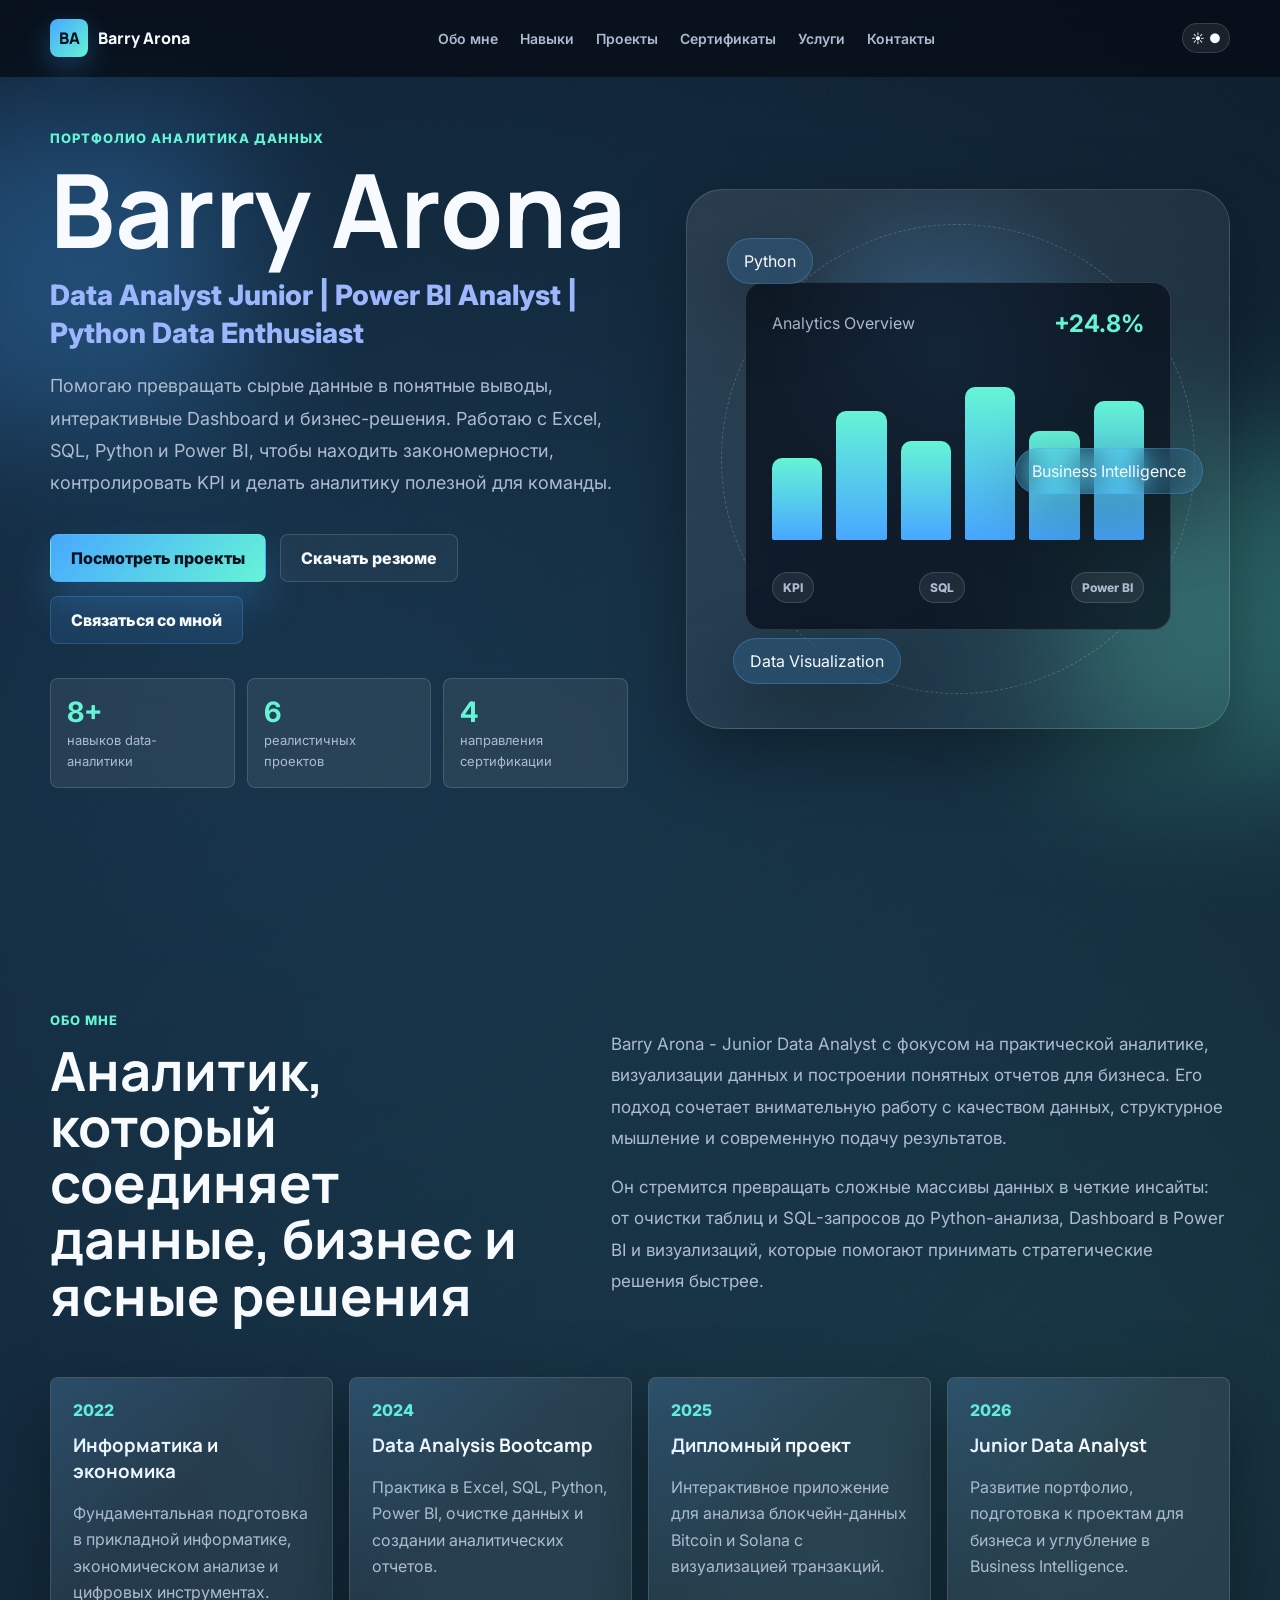
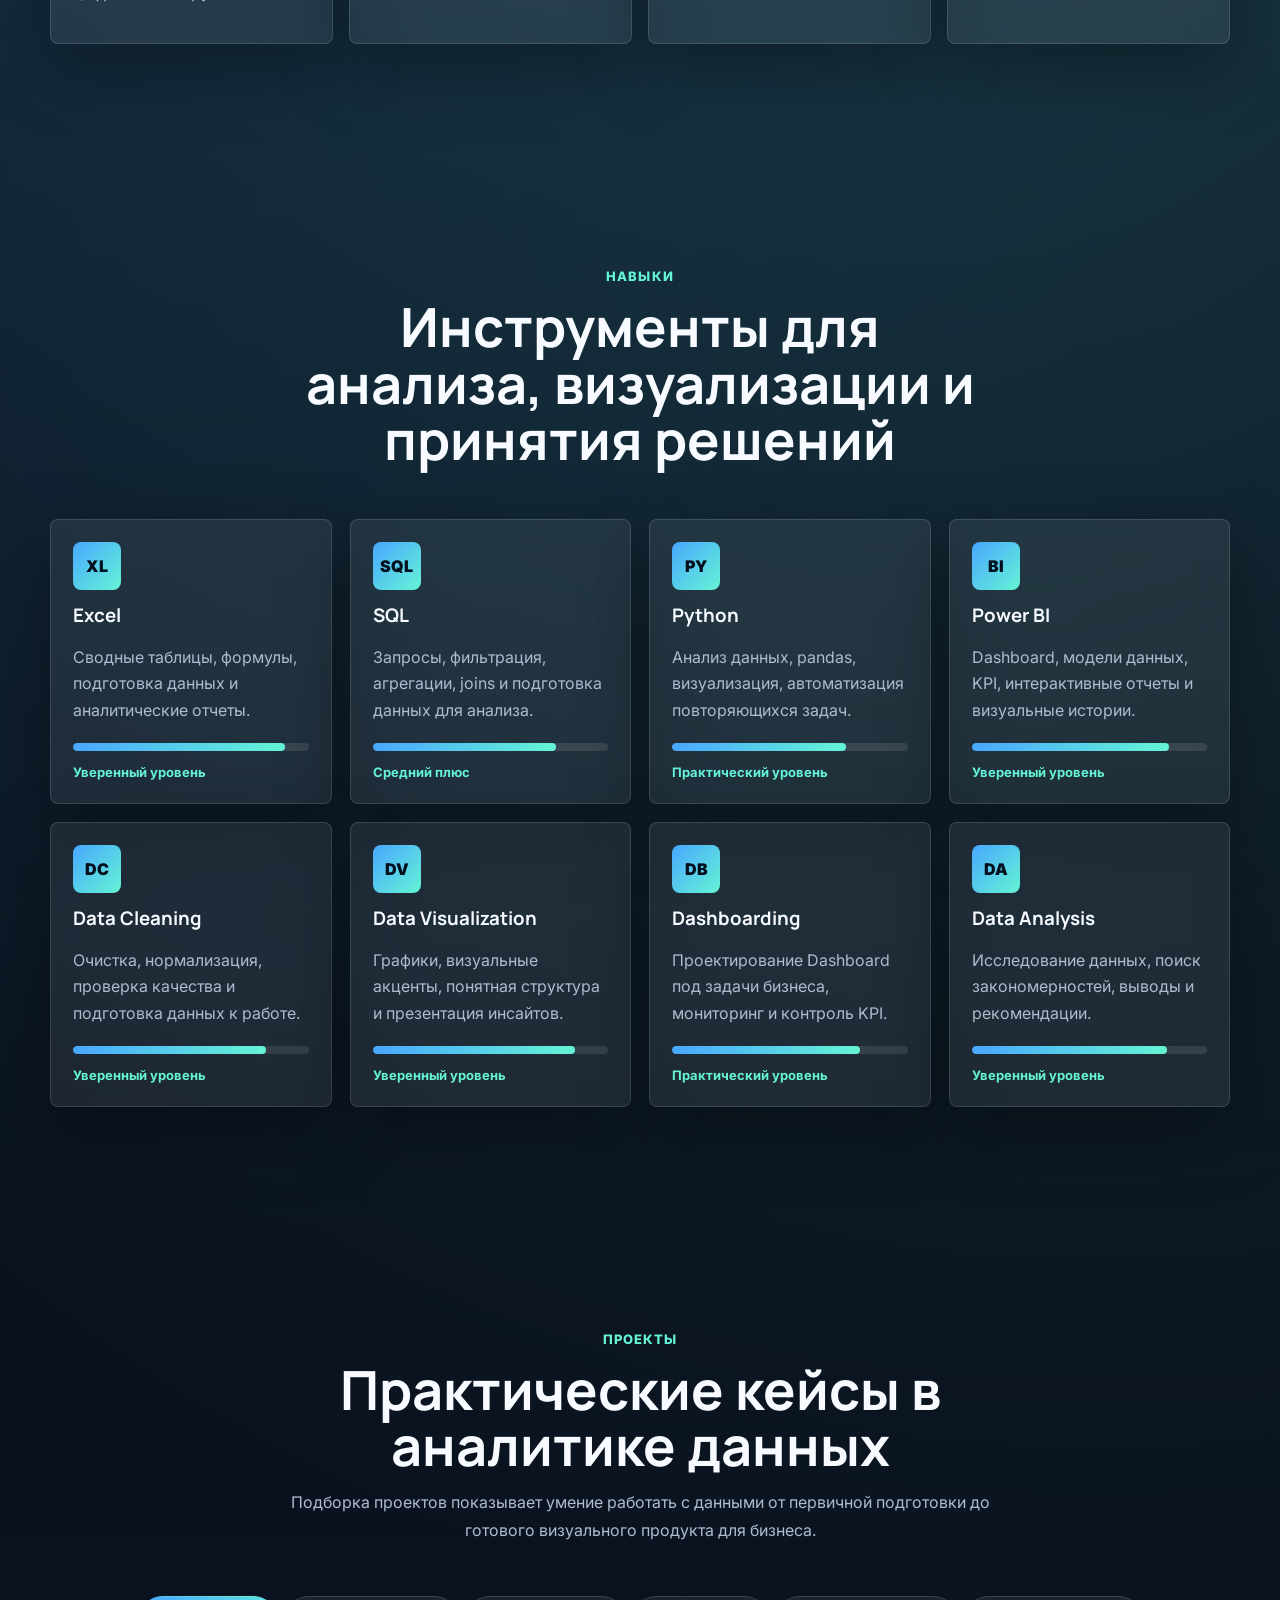
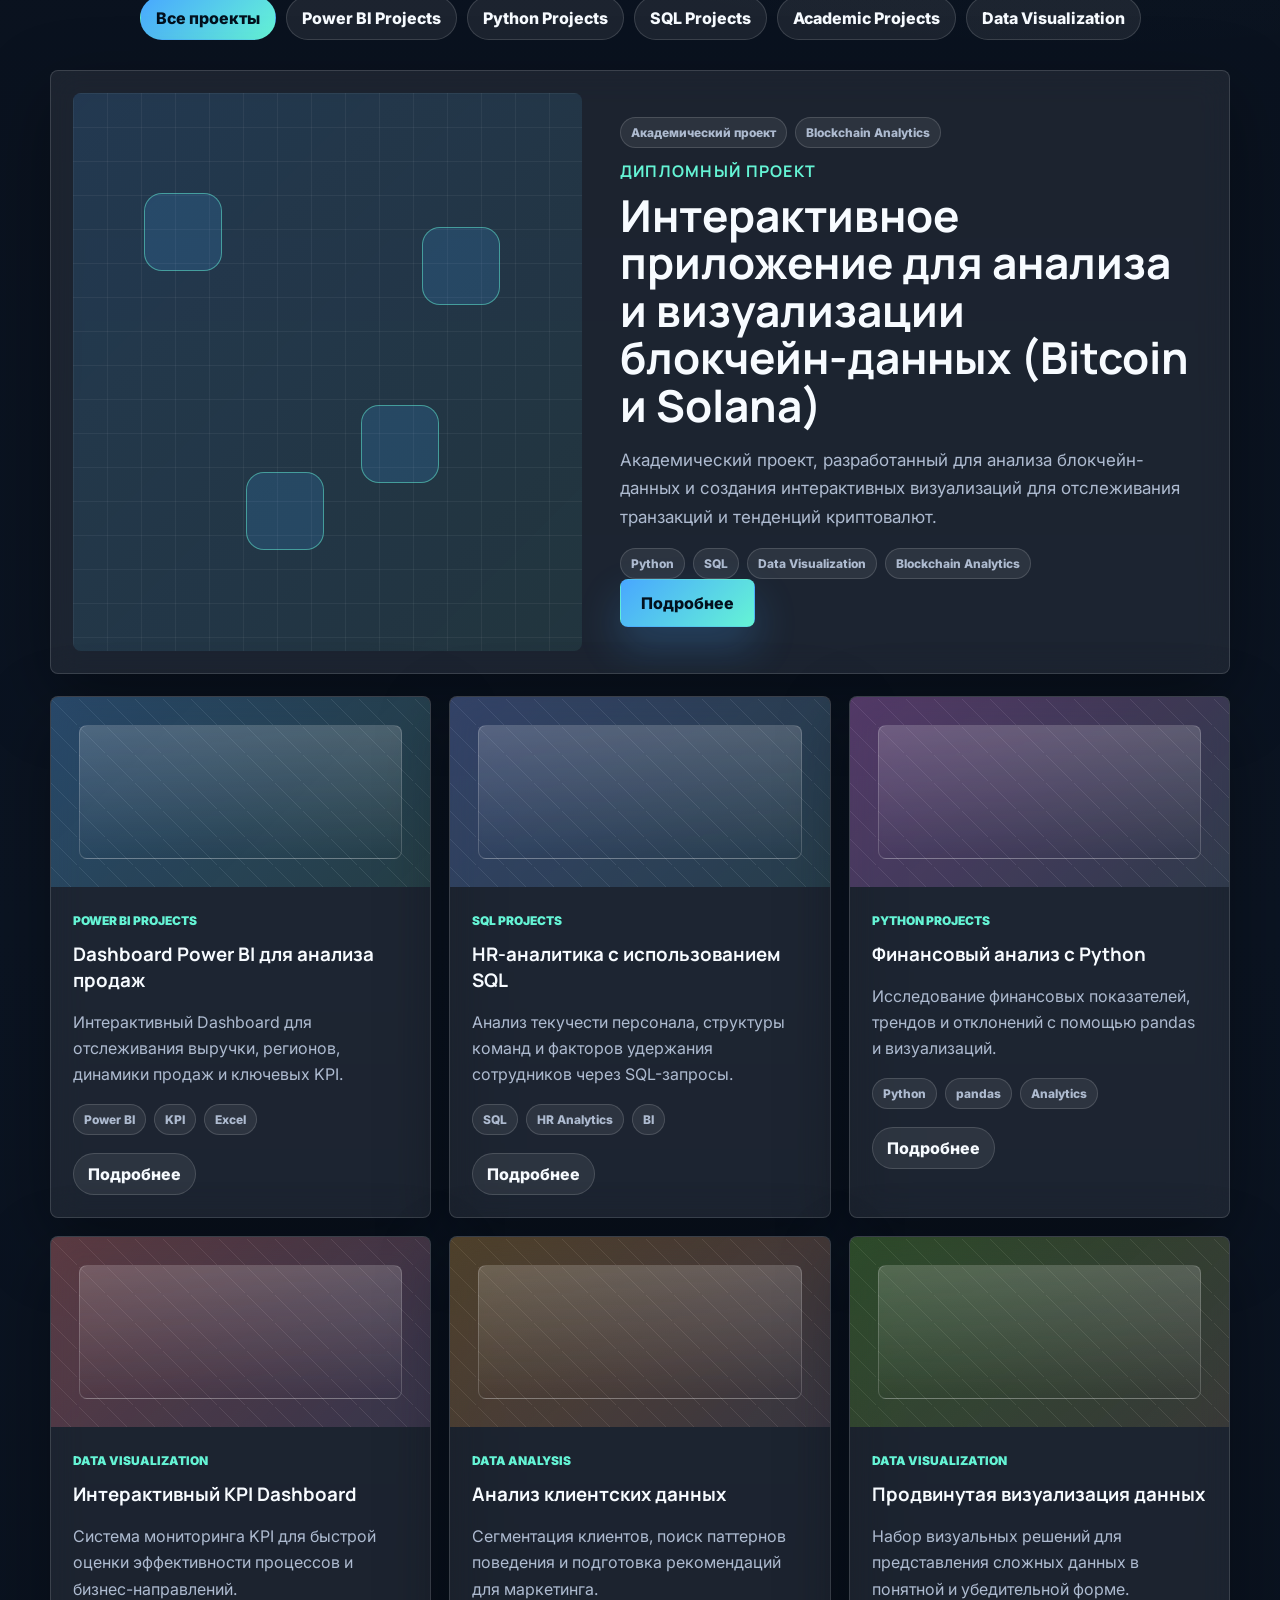
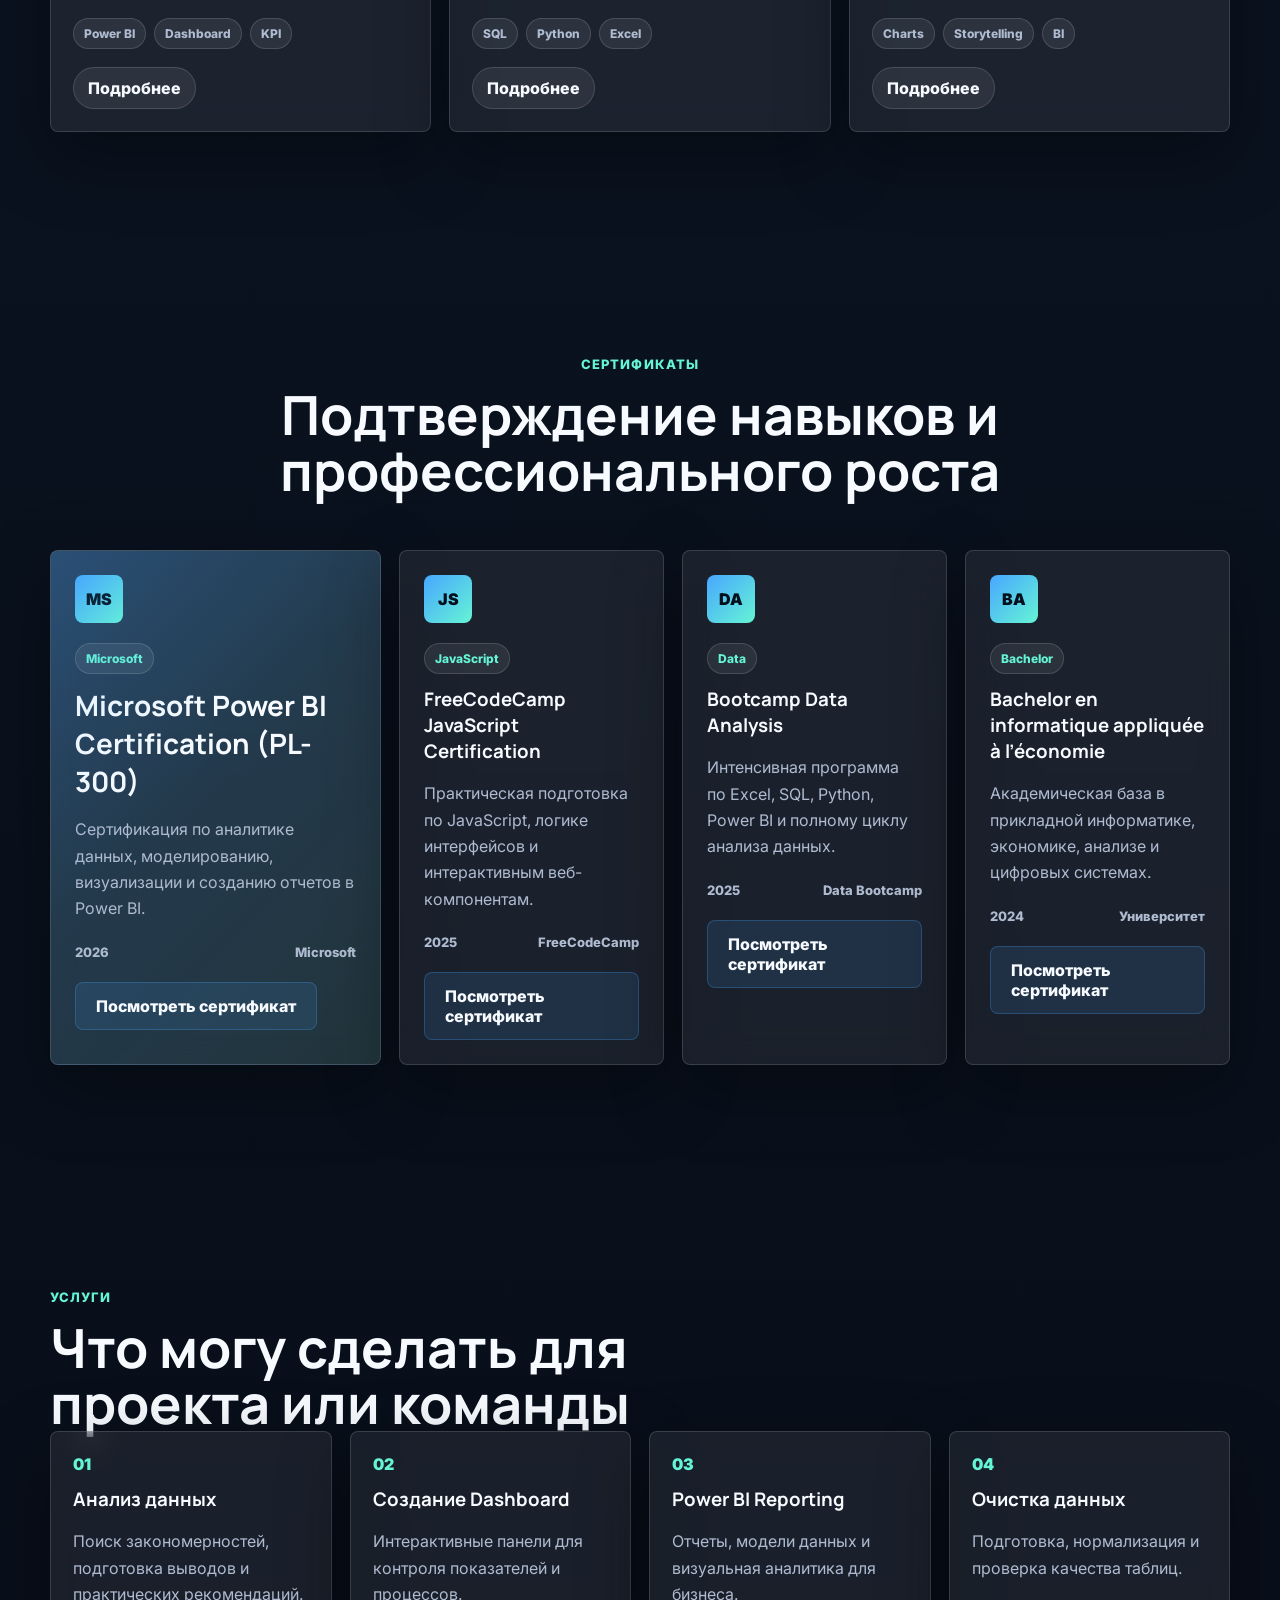
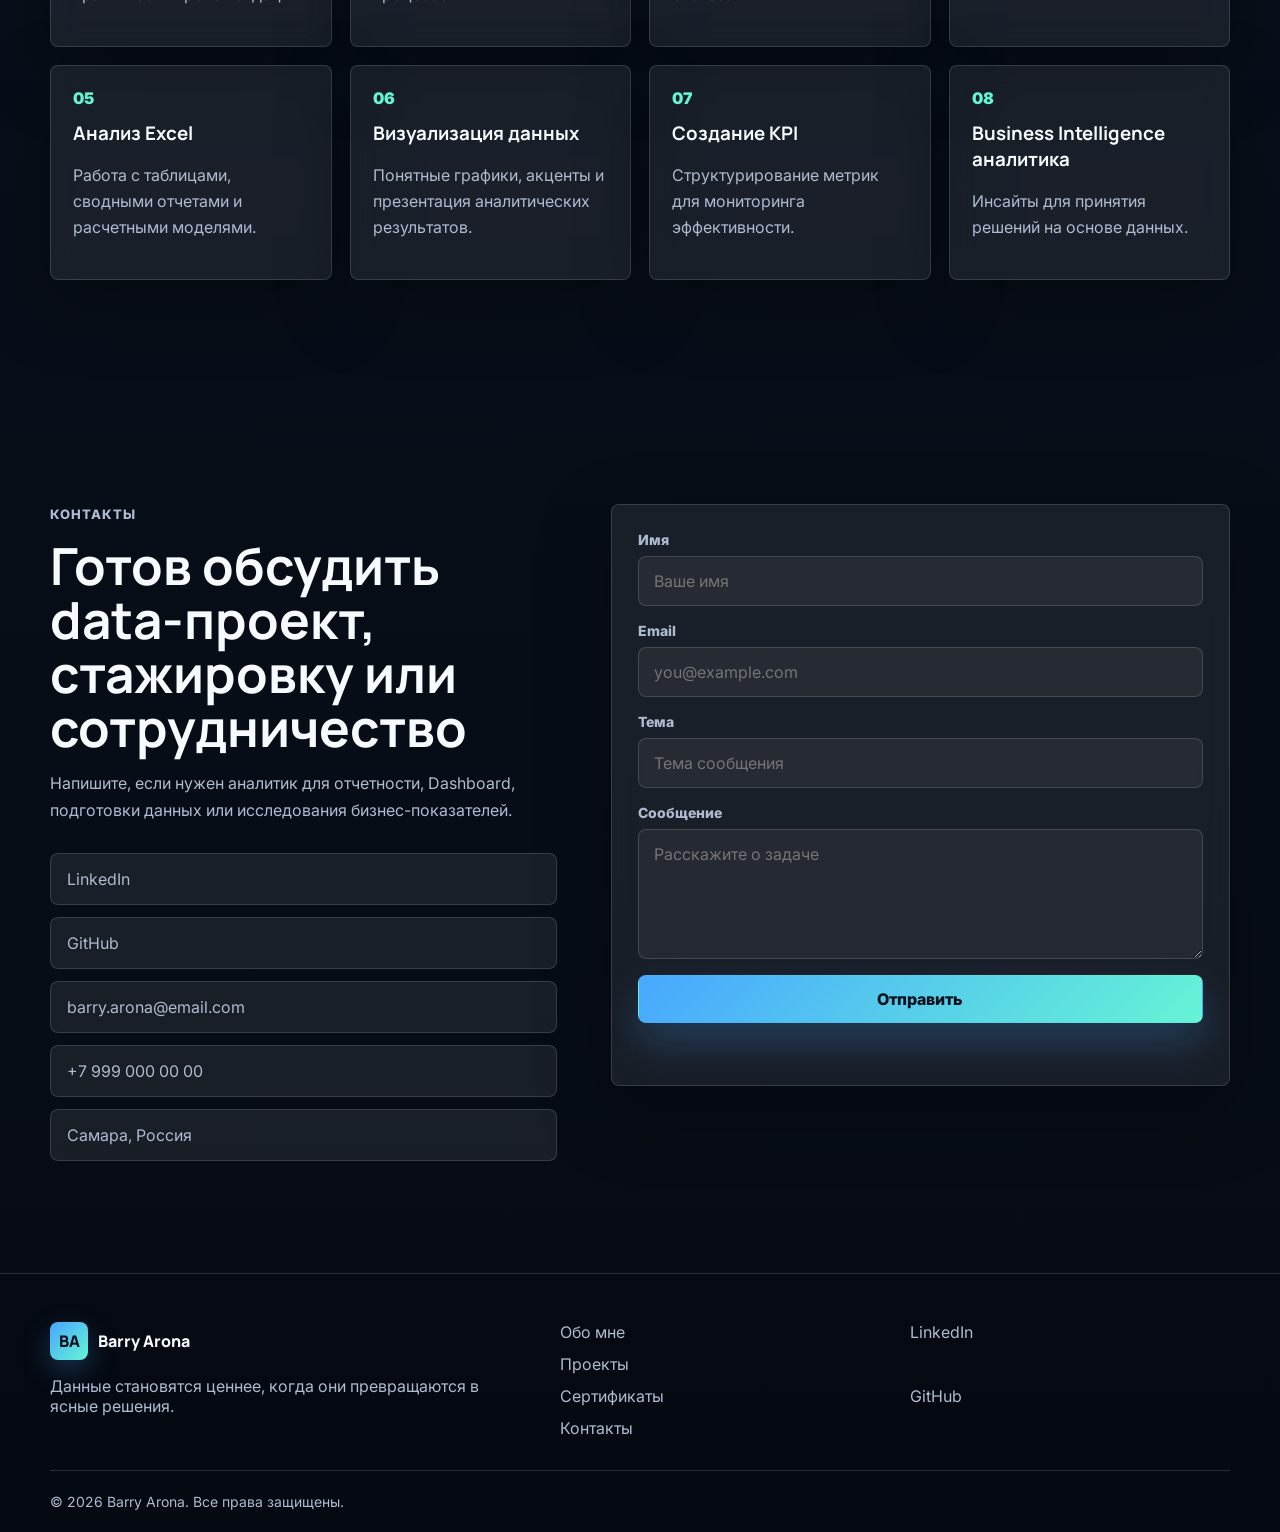
==== index.html @ 8ceef99d "Add files via upload" ====
<!DOCTYPE html>
<html lang="ru">
<head>
  <meta charset="UTF-8">
  <meta name="viewport" content="width=device-width, initial-scale=1.0">
  <meta name="description" content="Портфолио Barry Arona, Junior Data Analyst: Power BI, SQL, Python, Excel, Business Intelligence и визуализация данных.">
  <title>Barry Arona | Data Analyst Portfolio</title>
  <link rel="preconnect" href="https://fonts.googleapis.com">
  <link rel="preconnect" href="https://fonts.gstatic.com" crossorigin>
  <link href="https://fonts.googleapis.com/css2?family=Inter:wght@400;500;600;700;800&family=Manrope:wght@500;600;700;800&display=swap" rel="stylesheet">
  <link rel="stylesheet" href="style.css">
</head>
<body>
  <div class="loader" aria-label="Загрузка страницы">
    <div class="loader__mark">
      <span></span><span></span><span></span>
    </div>
    <p>Загрузка данных...</p>
  </div>

  <header class="site-header" id="header">
    <nav class="nav" aria-label="Главная навигация">
      <a href="#hero" class="brand" aria-label="Barry Arona">
        <span class="brand__icon">BA</span>
        <span>Barry Arona</span>
      </a>

      <button class="nav-toggle" id="navToggle" aria-label="Открыть меню" aria-expanded="false">
        <span></span><span></span><span></span>
      </button>

      <div class="nav-panel" id="navPanel">
        <a href="#about">Обо мне</a>
        <a href="#skills">Навыки</a>
        <a href="#projects">Проекты</a>
        <a href="#certifications">Сертификаты</a>
        <a href="#services">Услуги</a>
        <a href="#contact">Контакты</a>
      </div>

      <button class="theme-toggle" id="themeToggle" aria-label="Переключить тему">
        <span class="theme-toggle__sun">☀</span>
        <span class="theme-toggle__moon">●</span>
      </button>
    </nav>
  </header>

  <main>
    <section class="hero section" id="hero">
      <div class="hero__glow hero__glow--one"></div>
      <div class="hero__glow hero__glow--two"></div>
      <div class="container hero__grid">
        <div class="hero__content reveal">
          <p class="eyebrow">Портфолио аналитика данных</p>
          <h1>Barry Arona</h1>
          <h2>Data Analyst Junior | Power BI Analyst | Python Data Enthusiast</h2>
          <p class="hero__text">
            Помогаю превращать сырые данные в понятные выводы, интерактивные Dashboard и бизнес-решения. Работаю с Excel, SQL, Python и Power BI, чтобы находить закономерности, контролировать KPI и делать аналитику полезной для команды.
          </p>
          <div class="hero__actions">
            <a href="#projects" class="btn btn--primary">Посмотреть проекты</a>
            <a href="#" class="btn btn--ghost" download>Скачать резюме</a>
            <a href="#contact" class="btn btn--soft">Связаться со мной</a>
          </div>
          <div class="hero__stats" aria-label="Ключевые показатели">
            <div><strong>8+</strong><span>навыков data-аналитики</span></div>
            <div><strong>6</strong><span>реалистичных проектов</span></div>
            <div><strong>4</strong><span>направления сертификации</span></div>
          </div>
        </div>

        <div class="hero__visual reveal" data-delay="150">
          <div class="data-orbit" aria-hidden="true">
            <div class="data-card data-card--main">
              <div class="chart-header">
                <span>Analytics Overview</span>
                <strong>+24.8%</strong>
              </div>
              <div class="bar-chart">
                <span style="--h:48%"></span>
                <span style="--h:76%"></span>
                <span style="--h:58%"></span>
                <span style="--h:90%"></span>
                <span style="--h:64%"></span>
                <span style="--h:82%"></span>
              </div>
              <div class="kpi-row">
                <span>KPI</span>
                <span>SQL</span>
                <span>Power BI</span>
              </div>
            </div>
            <div class="floating-chip chip-one">Python</div>
            <div class="floating-chip chip-two">Business Intelligence</div>
            <div class="floating-chip chip-three">Data Visualization</div>
          </div>
        </div>
      </div>
    </section>

    <section class="section about" id="about">
      <div class="container about__grid">
        <div class="section-heading reveal">
          <p class="eyebrow">Обо мне</p>
          <h2>Аналитик, который соединяет данные, бизнес и ясные решения</h2>
        </div>
        <div class="about__copy reveal" data-delay="120">
          <p>
            Barry Arona - Junior Data Analyst с фокусом на практической аналитике, визуализации данных и построении понятных отчетов для бизнеса. Его подход сочетает внимательную работу с качеством данных, структурное мышление и современную подачу результатов.
          </p>
          <p>
            Он стремится превращать сложные массивы данных в четкие инсайты: от очистки таблиц и SQL-запросов до Python-анализа, Dashboard в Power BI и визуализаций, которые помогают принимать стратегические решения быстрее.
          </p>
        </div>
      </div>

      <div class="container timeline reveal">
        <article class="timeline__item">
          <span>2022</span>
          <h3>Информатика и экономика</h3>
          <p>Фундаментальная подготовка в прикладной информатике, экономическом анализе и цифровых инструментах.</p>
        </article>
        <article class="timeline__item">
          <span>2024</span>
          <h3>Data Analysis Bootcamp</h3>
          <p>Практика в Excel, SQL, Python, Power BI, очистке данных и создании аналитических отчетов.</p>
        </article>
        <article class="timeline__item">
          <span>2025</span>
          <h3>Дипломный проект</h3>
          <p>Интерактивное приложение для анализа блокчейн-данных Bitcoin и Solana с визуализацией транзакций.</p>
        </article>
        <article class="timeline__item">
          <span>2026</span>
          <h3>Junior Data Analyst</h3>
          <p>Развитие портфолио, подготовка к проектам для бизнеса и углубление в Business Intelligence.</p>
        </article>
      </div>
    </section>

    <section class="section skills" id="skills">
      <div class="container">
        <div class="section-heading section-heading--center reveal">
          <p class="eyebrow">Навыки</p>
          <h2>Инструменты для анализа, визуализации и принятия решений</h2>
        </div>
        <div class="skills__grid">
          <article class="skill-card reveal" data-level="90">
            <div class="skill-card__icon">XL</div><h3>Excel</h3>
            <p>Сводные таблицы, формулы, подготовка данных и аналитические отчеты.</p>
            <div class="progress"><span></span></div><strong>Уверенный уровень</strong>
          </article>
          <article class="skill-card reveal" data-level="78">
            <div class="skill-card__icon">SQL</div><h3>SQL</h3>
            <p>Запросы, фильтрация, агрегации, joins и подготовка данных для анализа.</p>
            <div class="progress"><span></span></div><strong>Средний плюс</strong>
          </article>
          <article class="skill-card reveal" data-level="74">
            <div class="skill-card__icon">PY</div><h3>Python</h3>
            <p>Анализ данных, pandas, визуализация, автоматизация повторяющихся задач.</p>
            <div class="progress"><span></span></div><strong>Практический уровень</strong>
          </article>
          <article class="skill-card reveal" data-level="84">
            <div class="skill-card__icon">BI</div><h3>Power BI</h3>
            <p>Dashboard, модели данных, KPI, интерактивные отчеты и визуальные истории.</p>
            <div class="progress"><span></span></div><strong>Уверенный уровень</strong>
          </article>
          <article class="skill-card reveal" data-level="82">
            <div class="skill-card__icon">DC</div><h3>Data Cleaning</h3>
            <p>Очистка, нормализация, проверка качества и подготовка данных к работе.</p>
            <div class="progress"><span></span></div><strong>Уверенный уровень</strong>
          </article>
          <article class="skill-card reveal" data-level="86">
            <div class="skill-card__icon">DV</div><h3>Data Visualization</h3>
            <p>Графики, визуальные акценты, понятная структура и презентация инсайтов.</p>
            <div class="progress"><span></span></div><strong>Уверенный уровень</strong>
          </article>
          <article class="skill-card reveal" data-level="80">
            <div class="skill-card__icon">DB</div><h3>Dashboarding</h3>
            <p>Проектирование Dashboard под задачи бизнеса, мониторинг и контроль KPI.</p>
            <div class="progress"><span></span></div><strong>Практический уровень</strong>
          </article>
          <article class="skill-card reveal" data-level="83">
            <div class="skill-card__icon">DA</div><h3>Data Analysis</h3>
            <p>Исследование данных, поиск закономерностей, выводы и рекомендации.</p>
            <div class="progress"><span></span></div><strong>Уверенный уровень</strong>
          </article>
        </div>
      </div>
    </section>

    <section class="section projects" id="projects">
      <div class="container">
        <div class="section-heading section-heading--center reveal">
          <p class="eyebrow">Проекты</p>
          <h2>Практические кейсы в аналитике данных</h2>
          <p>Подборка проектов показывает умение работать с данными от первичной подготовки до готового визуального продукта для бизнеса.</p>
        </div>

        <div class="project-filters reveal" aria-label="Фильтры проектов">
          <button class="filter-btn active" data-filter="all">Все проекты</button>
          <button class="filter-btn" data-filter="powerbi">Power BI Projects</button>
          <button class="filter-btn" data-filter="python">Python Projects</button>
          <button class="filter-btn" data-filter="sql">SQL Projects</button>
          <button class="filter-btn" data-filter="academic">Academic Projects</button>
          <button class="filter-btn" data-filter="visualization">Data Visualization</button>
        </div>

        <article class="project-featured reveal project-card" data-category="academic python sql visualization">
          <div class="project-featured__media">
            <div class="project-art project-art--blockchain">
              <span></span><span></span><span></span><span></span>
            </div>
          </div>
          <div class="project-featured__content">
            <div class="project-badges">
              <span>Академический проект</span>
              <span>Blockchain Analytics</span>
            </div>
            <h3>Дипломный проект</h3>
            <h4>Интерактивное приложение для анализа и визуализации блокчейн-данных (Bitcoin и Solana)</h4>
            <p>
              Академический проект, разработанный для анализа блокчейн-данных и создания интерактивных визуализаций для отслеживания транзакций и тенденций криптовалют.
            </p>
            <div class="tech-list">
              <span>Python</span><span>SQL</span><span>Data Visualization</span><span>Blockchain Analytics</span>
            </div>
            <button class="btn btn--primary project-more" type="button">Подробнее</button>
          </div>
        </article>

        <div class="projects__grid">
          <article class="project-card reveal" data-category="powerbi visualization">
            <div class="project-thumb thumb-sales"></div>
            <div class="project-card__body">
              <span class="project-tag">Power BI Projects</span>
              <h3>Dashboard Power BI для анализа продаж</h3>
              <p>Интерактивный Dashboard для отслеживания выручки, регионов, динамики продаж и ключевых KPI.</p>
              <div class="tech-list"><span>Power BI</span><span>KPI</span><span>Excel</span></div>
              <button class="text-btn project-more" type="button">Подробнее</button>
            </div>
          </article>
          <article class="project-card reveal" data-category="sql">
            <div class="project-thumb thumb-hr"></div>
            <div class="project-card__body">
              <span class="project-tag">SQL Projects</span>
              <h3>HR-аналитика с использованием SQL</h3>
              <p>Анализ текучести персонала, структуры команд и факторов удержания сотрудников через SQL-запросы.</p>
              <div class="tech-list"><span>SQL</span><span>HR Analytics</span><span>BI</span></div>
              <button class="text-btn project-more" type="button">Подробнее</button>
            </div>
          </article>
          <article class="project-card reveal" data-category="python">
            <div class="project-thumb thumb-finance"></div>
            <div class="project-card__body">
              <span class="project-tag">Python Projects</span>
              <h3>Финансовый анализ с Python</h3>
              <p>Исследование финансовых показателей, трендов и отклонений с помощью pandas и визуализаций.</p>
              <div class="tech-list"><span>Python</span><span>pandas</span><span>Analytics</span></div>
              <button class="text-btn project-more" type="button">Подробнее</button>
            </div>
          </article>
          <article class="project-card reveal" data-category="powerbi visualization">
            <div class="project-thumb thumb-kpi"></div>
            <div class="project-card__body">
              <span class="project-tag">Data Visualization</span>
              <h3>Интерактивный KPI Dashboard</h3>
              <p>Система мониторинга KPI для быстрой оценки эффективности процессов и бизнес-направлений.</p>
              <div class="tech-list"><span>Power BI</span><span>Dashboard</span><span>KPI</span></div>
              <button class="text-btn project-more" type="button">Подробнее</button>
            </div>
          </article>
          <article class="project-card reveal" data-category="sql python">
            <div class="project-thumb thumb-client"></div>
            <div class="project-card__body">
              <span class="project-tag">Data Analysis</span>
              <h3>Анализ клиентских данных</h3>
              <p>Сегментация клиентов, поиск паттернов поведения и подготовка рекомендаций для маркетинга.</p>
              <div class="tech-list"><span>SQL</span><span>Python</span><span>Excel</span></div>
              <button class="text-btn project-more" type="button">Подробнее</button>
            </div>
          </article>
          <article class="project-card reveal" data-category="visualization">
            <div class="project-thumb thumb-visual"></div>
            <div class="project-card__body">
              <span class="project-tag">Data Visualization</span>
              <h3>Продвинутая визуализация данных</h3>
              <p>Набор визуальных решений для представления сложных данных в понятной и убедительной форме.</p>
              <div class="tech-list"><span>Charts</span><span>Storytelling</span><span>BI</span></div>
              <button class="text-btn project-more" type="button">Подробнее</button>
            </div>
          </article>
        </div>
      </div>
    </section>

    <section class="section certifications" id="certifications">
      <div class="container">
        <div class="section-heading section-heading--center reveal">
          <p class="eyebrow">Сертификаты</p>
          <h2>Подтверждение навыков и профессионального роста</h2>
        </div>
        <div class="cert-grid">
          <article class="cert-card cert-card--featured reveal">
            <div class="cert-card__icon">MS</div>
            <span class="cert-badge">Microsoft</span>
            <h3>Microsoft Power BI Certification (PL-300)</h3>
            <p>Сертификация по аналитике данных, моделированию, визуализации и созданию отчетов в Power BI.</p>
            <div class="cert-meta"><span>2026</span><span>Microsoft</span></div>
            <a href="#" class="btn btn--soft">Посмотреть сертификат</a>
          </article>
          <article class="cert-card reveal">
            <div class="cert-card__icon">JS</div>
            <span class="cert-badge">JavaScript</span>
            <h3>FreeCodeCamp JavaScript Certification</h3>
            <p>Практическая подготовка по JavaScript, логике интерфейсов и интерактивным веб-компонентам.</p>
            <div class="cert-meta"><span>2025</span><span>FreeCodeCamp</span></div>
            <a href="#" class="btn btn--soft">Посмотреть сертификат</a>
          </article>
          <article class="cert-card reveal">
            <div class="cert-card__icon">DA</div>
            <span class="cert-badge">Data</span>
            <h3>Bootcamp Data Analysis</h3>
            <p>Интенсивная программа по Excel, SQL, Python, Power BI и полному циклу анализа данных.</p>
            <div class="cert-meta"><span>2025</span><span>Data Bootcamp</span></div>
            <a href="#" class="btn btn--soft">Посмотреть сертификат</a>
          </article>
          <article class="cert-card reveal">
            <div class="cert-card__icon">BA</div>
            <span class="cert-badge">Bachelor</span>
            <h3>Bachelor en informatique appliquée à l’économie</h3>
            <p>Академическая база в прикладной информатике, экономике, анализе и цифровых системах.</p>
            <div class="cert-meta"><span>2024</span><span>Университет</span></div>
            <a href="#" class="btn btn--soft">Посмотреть сертификат</a>
          </article>
        </div>
      </div>
    </section>

    <section class="section services" id="services">
      <div class="container">
        <div class="section-heading reveal">
          <p class="eyebrow">Услуги</p>
          <h2>Что могу сделать для проекта или команды</h2>
        </div>
        <div class="services__grid">
          <article class="service-card reveal"><span>01</span><h3>Анализ данных</h3><p>Поиск закономерностей, подготовка выводов и практических рекомендаций.</p></article>
          <article class="service-card reveal"><span>02</span><h3>Создание Dashboard</h3><p>Интерактивные панели для контроля показателей и процессов.</p></article>
          <article class="service-card reveal"><span>03</span><h3>Power BI Reporting</h3><p>Отчеты, модели данных и визуальная аналитика для бизнеса.</p></article>
          <article class="service-card reveal"><span>04</span><h3>Очистка данных</h3><p>Подготовка, нормализация и проверка качества таблиц.</p></article>
          <article class="service-card reveal"><span>05</span><h3>Анализ Excel</h3><p>Работа с таблицами, сводными отчетами и расчетными моделями.</p></article>
          <article class="service-card reveal"><span>06</span><h3>Визуализация данных</h3><p>Понятные графики, акценты и презентация аналитических результатов.</p></article>
          <article class="service-card reveal"><span>07</span><h3>Создание KPI</h3><p>Структурирование метрик для мониторинга эффективности.</p></article>
          <article class="service-card reveal"><span>08</span><h3>Business Intelligence аналитика</h3><p>Инсайты для принятия решений на основе данных.</p></article>
        </div>
      </div>
    </section>

    <section class="section contact" id="contact">
      <div class="container contact__grid">
        <div class="contact__info reveal">
          <p class="eyebrow">Контакты</p>
          <h2>Готов обсудить data-проект, стажировку или сотрудничество</h2>
          <p>Напишите, если нужен аналитик для отчетности, Dashboard, подготовки данных или исследования бизнес-показателей.</p>
          <div class="contact-list">
            <a href="https://www.linkedin.com/" target="_blank" rel="noreferrer">LinkedIn</a>
            <a href="https://github.com/" target="_blank" rel="noreferrer">GitHub</a>
            <a href="mailto:barry.arona@email.com">barry.arona@email.com</a>
            <a href="tel:+79990000000">+7 999 000 00 00</a>
            <span>Самара, Россия</span>
          </div>
        </div>

        <form class="contact-form reveal" data-delay="120">
          <label>
            <span>Имя</span>
            <input type="text" name="name" placeholder="Ваше имя" required>
          </label>
          <label>
            <span>Email</span>
            <input type="email" name="email" placeholder="you@example.com" required>
          </label>
          <label>
            <span>Тема</span>
            <input type="text" name="subject" placeholder="Тема сообщения" required>
          </label>
          <label>
            <span>Сообщение</span>
            <textarea name="message" rows="5" placeholder="Расскажите о задаче" required></textarea>
          </label>
          <button class="btn btn--primary" type="submit">Отправить</button>
          <p class="form-status" role="status" aria-live="polite"></p>
        </form>
      </div>
    </section>
  </main>

  <footer class="footer">
    <div class="container footer__grid">
      <div>
        <a href="#hero" class="brand"><span class="brand__icon">BA</span><span>Barry Arona</span></a>
        <p>Данные становятся ценнее, когда они превращаются в ясные решения.</p>
      </div>
      <div class="footer__links">
        <a href="#about">Обо мне</a>
        <a href="#projects">Проекты</a>
        <a href="#certifications">Сертификаты</a>
        <a href="#contact">Контакты</a>
      </div>
      <div class="footer__socials">
        <a href="https://www.linkedin.com/" target="_blank" rel="noreferrer">LinkedIn</a>
        <a href="https://github.com/" target="_blank" rel="noreferrer">GitHub</a>
      </div>
    </div>
    <div class="footer__bottom">© 2026 Barry Arona. Все права защищены.</div>
  </footer>

  <button class="to-top" id="toTop" aria-label="Вернуться наверх">↑</button>
  <script src="script.js"></script>
</body>
</html>
---- style.css ----
:root {
  /* Premium dark theme tokens shared across the full portfolio. */
  --bg: #060b14;
  --bg-soft: #0b1422;
  --surface: rgba(255, 255, 255, 0.075);
  --surface-strong: rgba(255, 255, 255, 0.13);
  --text: #f7fbff;
  --muted: #aebbd0;
  --line: rgba(255, 255, 255, 0.14);
  --primary: #48a7ff;
  --primary-2: #65f4d5;
  --accent: #9db7ff;
  --shadow: 0 24px 70px rgba(0, 0, 0, 0.34);
  --radius: 8px;
  --header: rgba(6, 11, 20, 0.74);
  --font: "Inter", system-ui, sans-serif;
  --display: "Manrope", "Inter", system-ui, sans-serif;
}

body.light-theme {
  /* Light theme keeps the same layout while improving daytime readability. */
  --bg: #f5f8fc;
  --bg-soft: #ffffff;
  --surface: rgba(4, 21, 40, 0.055);
  --surface-strong: rgba(4, 21, 40, 0.095);
  --text: #08111f;
  --muted: #526173;
  --line: rgba(10, 28, 50, 0.13);
  --primary: #075fb8;
  --primary-2: #05a88d;
  --accent: #425dcc;
  --shadow: 0 22px 60px rgba(30, 53, 84, 0.16);
  --header: rgba(245, 248, 252, 0.82);
}

* {
  box-sizing: border-box;
}

html {
  scroll-behavior: smooth;
}

body {
  margin: 0;
  font-family: var(--font);
  color: var(--text);
  background:
    radial-gradient(circle at 18% 8%, rgba(72, 167, 255, 0.2), transparent 30%),
    radial-gradient(circle at 86% 18%, rgba(101, 244, 213, 0.12), transparent 28%),
    linear-gradient(180deg, var(--bg), var(--bg-soft) 52%, var(--bg));
  overflow-x: hidden;
}

body.is-loading {
  overflow: hidden;
}

a {
  color: inherit;
  text-decoration: none;
}

button,
input,
textarea {
  font: inherit;
}

.container {
  width: min(1180px, calc(100% - 40px));
  margin: 0 auto;
}

.section {
  padding: 112px 0;
  position: relative;
}

.loader {
  /* Full-screen entrance loader, hidden after the first page paint. */
  position: fixed;
  inset: 0;
  z-index: 2000;
  display: grid;
  place-items: center;
  align-content: center;
  gap: 18px;
  background: #050a12;
  transition: opacity 0.5s ease, visibility 0.5s ease;
}

.loader.is-hidden {
  opacity: 0;
  visibility: hidden;
}

.loader__mark {
  display: flex;
  gap: 8px;
  align-items: end;
  height: 52px;
}

.loader__mark span {
  width: 12px;
  border-radius: 8px;
  background: linear-gradient(180deg, var(--primary), var(--primary-2));
  animation: loaderBars 0.85s ease-in-out infinite alternate;
}

.loader__mark span:nth-child(1) { height: 24px; }
.loader__mark span:nth-child(2) { height: 42px; animation-delay: 0.12s; }
.loader__mark span:nth-child(3) { height: 32px; animation-delay: 0.24s; }

.loader p {
  color: #d9e8ff;
  letter-spacing: 0;
  margin: 0;
}

.site-header {
  /* Smart fixed navbar: blur, shadow on scroll, hide on downward scroll. */
  position: fixed;
  top: 0;
  left: 0;
  right: 0;
  z-index: 1000;
  background: var(--header);
  border-bottom: 1px solid transparent;
  backdrop-filter: blur(18px);
  transition: transform 0.35s ease, border-color 0.35s ease, box-shadow 0.35s ease;
}

.site-header.is-scrolled {
  border-color: var(--line);
  box-shadow: 0 10px 30px rgba(0, 0, 0, 0.14);
}

.site-header.is-hidden {
  transform: translateY(-100%);
}

.nav {
  width: min(1180px, calc(100% - 40px));
  height: 76px;
  margin: 0 auto;
  display: flex;
  align-items: center;
  justify-content: space-between;
  gap: 18px;
}

.brand {
  display: inline-flex;
  align-items: center;
  gap: 10px;
  font-weight: 800;
  font-family: var(--display);
}

.brand__icon {
  width: 38px;
  height: 38px;
  display: grid;
  place-items: center;
  border-radius: var(--radius);
  color: #02101d;
  background: linear-gradient(135deg, var(--primary), var(--primary-2));
  box-shadow: 0 10px 28px rgba(72, 167, 255, 0.28);
}

.nav-panel {
  display: flex;
  align-items: center;
  gap: 22px;
  color: var(--muted);
  font-size: 14px;
  font-weight: 600;
}

.nav-panel a {
  transition: color 0.25s ease;
}

.nav-panel a:hover {
  color: var(--text);
}

.theme-toggle,
.nav-toggle,
.to-top {
  border: 1px solid var(--line);
  color: var(--text);
  background: var(--surface);
  cursor: pointer;
  transition: transform 0.25s ease, background 0.25s ease, border-color 0.25s ease;
}

.theme-toggle {
  width: 48px;
  height: 30px;
  border-radius: 999px;
  display: inline-flex;
  align-items: center;
  justify-content: space-around;
  font-size: 13px;
}

.theme-toggle:hover,
.nav-toggle:hover,
.to-top:hover {
  transform: translateY(-2px);
  border-color: rgba(72, 167, 255, 0.6);
}

.nav-toggle {
  display: none;
  width: 44px;
  height: 40px;
  border-radius: var(--radius);
  padding: 10px;
}

.nav-toggle span {
  display: block;
  width: 100%;
  height: 2px;
  margin: 5px 0;
  background: var(--text);
  transition: transform 0.25s ease, opacity 0.25s ease;
}

.eyebrow {
  margin: 0 0 14px;
  color: var(--primary-2);
  font-size: 13px;
  font-weight: 800;
  letter-spacing: 0.08em;
  text-transform: uppercase;
}

.section-heading {
  max-width: 720px;
}

.section-heading--center {
  text-align: center;
  margin: 0 auto 52px;
}

.section-heading h2,
.hero h1 {
  font-family: var(--display);
  margin: 0;
  letter-spacing: 0;
}

.section-heading h2 {
  font-size: clamp(30px, 5vw, 54px);
  line-height: 1.04;
}

.section-heading p:last-child {
  color: var(--muted);
  line-height: 1.7;
}

.hero {
  /* First viewport: conversion-focused intro with data illustration. */
  min-height: 100vh;
  display: flex;
  align-items: center;
  padding-top: 130px;
  overflow: hidden;
}

.hero__grid {
  display: grid;
  grid-template-columns: 1.03fr 0.97fr;
  gap: 58px;
  align-items: center;
}

.hero h1 {
  font-size: clamp(54px, 8vw, 104px);
  line-height: 0.96;
}

.hero h2 {
  margin: 18px 0 0;
  color: var(--accent);
  font-size: clamp(19px, 2.2vw, 28px);
  line-height: 1.35;
  font-weight: 800;
}

.hero__text {
  color: var(--muted);
  max-width: 680px;
  font-size: 18px;
  line-height: 1.8;
}

.hero__actions {
  display: flex;
  flex-wrap: wrap;
  gap: 14px;
  margin: 34px 0;
}

.btn {
  min-height: 48px;
  display: inline-flex;
  align-items: center;
  justify-content: center;
  padding: 13px 20px;
  border-radius: var(--radius);
  border: 1px solid transparent;
  font-weight: 800;
  transition: transform 0.25s ease, box-shadow 0.25s ease, background 0.25s ease, border-color 0.25s ease;
}

.btn:hover,
.text-btn:hover {
  transform: translateY(-3px);
}

.btn--primary {
  color: #02101d;
  background: linear-gradient(135deg, var(--primary), var(--primary-2));
  box-shadow: 0 20px 42px rgba(72, 167, 255, 0.24);
}

.btn--ghost {
  border-color: var(--line);
  background: rgba(255, 255, 255, 0.04);
}

.btn--soft {
  border-color: rgba(72, 167, 255, 0.26);
  background: rgba(72, 167, 255, 0.12);
}

.hero__stats {
  display: grid;
  grid-template-columns: repeat(3, 1fr);
  gap: 12px;
}

.hero__stats div {
  padding: 16px;
  border: 1px solid var(--line);
  border-radius: var(--radius);
  background: var(--surface);
  backdrop-filter: blur(14px);
}

.hero__stats strong {
  display: block;
  font-size: 28px;
  color: var(--primary-2);
}

.hero__stats span {
  color: var(--muted);
  font-size: 13px;
  line-height: 1.45;
}

.hero__visual {
  min-height: 540px;
  position: relative;
}

.data-orbit {
  /* CSS-only analytics illustration, avoiding heavy external assets. */
  position: relative;
  height: 540px;
  border: 1px solid var(--line);
  border-radius: 36px;
  background:
    linear-gradient(140deg, rgba(255, 255, 255, 0.1), rgba(255, 255, 255, 0.03)),
    radial-gradient(circle at 48% 30%, rgba(72, 167, 255, 0.28), transparent 38%);
  box-shadow: var(--shadow);
  overflow: hidden;
}

.data-orbit::before {
  content: "";
  position: absolute;
  inset: 34px;
  border: 1px dashed rgba(255, 255, 255, 0.18);
  border-radius: 50%;
  animation: rotate 28s linear infinite;
}

.data-card {
  position: absolute;
  inset: 92px 58px auto;
  min-height: 300px;
  padding: 26px;
  border: 1px solid var(--line);
  border-radius: 18px;
  background: rgba(5, 12, 24, 0.66);
  backdrop-filter: blur(18px);
}

body.light-theme .data-card {
  background: rgba(255, 255, 255, 0.75);
}

.chart-header,
.kpi-row,
.cert-meta {
  display: flex;
  align-items: center;
  justify-content: space-between;
  gap: 12px;
}

.chart-header span {
  color: var(--muted);
}

.chart-header strong {
  color: var(--primary-2);
  font-size: 24px;
}

.bar-chart {
  height: 170px;
  display: flex;
  align-items: end;
  gap: 14px;
  margin: 32px 0;
}

.bar-chart span {
  flex: 1;
  height: var(--h);
  border-radius: 10px 10px 2px 2px;
  background: linear-gradient(180deg, var(--primary-2), var(--primary));
  animation: growBar 1.3s ease both;
}

.kpi-row span,
.tech-list span,
.project-badges span,
.cert-badge {
  padding: 7px 10px;
  border-radius: 999px;
  border: 1px solid var(--line);
  background: var(--surface);
  color: var(--muted);
  font-size: 12px;
  font-weight: 800;
}

.floating-chip {
  position: absolute;
  border: 1px solid rgba(72, 167, 255, 0.32);
  border-radius: 999px;
  padding: 12px 16px;
  color: var(--text);
  background: rgba(72, 167, 255, 0.14);
  backdrop-filter: blur(16px);
  box-shadow: var(--shadow);
  animation: float 5s ease-in-out infinite;
}

.chip-one { top: 48px; left: 40px; }
.chip-two { right: 26px; top: 48%; animation-delay: 0.3s; }
.chip-three { left: 46px; bottom: 44px; animation-delay: 0.6s; }

.hero__glow {
  position: absolute;
  width: 320px;
  height: 320px;
  filter: blur(70px);
  opacity: 0.28;
  pointer-events: none;
}

.hero__glow--one {
  background: var(--primary);
  top: 12%;
  left: -90px;
}

.hero__glow--two {
  background: var(--primary-2);
  right: -110px;
  bottom: 14%;
}

.about__grid,
.contact__grid {
  display: grid;
  grid-template-columns: 0.9fr 1.1fr;
  gap: 54px;
  align-items: start;
}

.about__copy {
  color: var(--muted);
  font-size: 17px;
  line-height: 1.85;
}

.timeline {
  display: grid;
  grid-template-columns: repeat(4, 1fr);
  gap: 16px;
  margin-top: 54px;
}

.timeline__item,
.skill-card,
.project-card,
.cert-card,
.service-card,
.contact-form {
  border: 1px solid var(--line);
  border-radius: var(--radius);
  background: var(--surface);
  box-shadow: var(--shadow);
  backdrop-filter: blur(16px);
}

.timeline__item {
  padding: 22px;
  min-height: 210px;
  position: relative;
  overflow: hidden;
}

.timeline__item::before,
.cert-card--featured::before {
  content: "";
  position: absolute;
  inset: 0;
  background: linear-gradient(135deg, rgba(72, 167, 255, 0.16), transparent 44%);
  pointer-events: none;
}

.timeline__item span {
  color: var(--primary-2);
  font-weight: 800;
}

.timeline__item h3,
.skill-card h3,
.project-card h3,
.cert-card h3,
.service-card h3 {
  margin: 12px 0 10px;
  font-family: var(--display);
}

.timeline__item p,
.skill-card p,
.project-card p,
.cert-card p,
.service-card p,
.contact__info p {
  color: var(--muted);
  line-height: 1.65;
}

.skills__grid,
.projects__grid,
.cert-grid,
.services__grid {
  display: grid;
  gap: 18px;
}

.skills__grid {
  grid-template-columns: repeat(4, 1fr);
}

.skill-card {
  padding: 22px;
  transition: transform 0.28s ease, border-color 0.28s ease, background 0.28s ease;
}

.skill-card:hover,
.project-card:hover,
.cert-card:hover,
.service-card:hover {
  transform: translateY(-8px);
  border-color: rgba(72, 167, 255, 0.45);
  background: var(--surface-strong);
}

.skill-card__icon,
.cert-card__icon {
  width: 48px;
  height: 48px;
  display: grid;
  place-items: center;
  border-radius: var(--radius);
  color: #02101d;
  font-weight: 900;
  background: linear-gradient(135deg, var(--primary), var(--primary-2));
}

.progress {
  height: 8px;
  margin: 20px 0 10px;
  border-radius: 999px;
  background: rgba(255, 255, 255, 0.1);
  overflow: hidden;
}

.progress span {
  /* Width is injected by JavaScript when each skill card enters view. */
  display: block;
  width: 0;
  height: 100%;
  border-radius: inherit;
  background: linear-gradient(90deg, var(--primary), var(--primary-2));
  transition: width 1.15s cubic-bezier(0.2, 0.8, 0.2, 1);
}

.skill-card strong {
  color: var(--primary-2);
  font-size: 13px;
}

.project-filters {
  /* Dynamic filters are wired in script.js through data-category values. */
  display: flex;
  flex-wrap: wrap;
  justify-content: center;
  gap: 10px;
  margin-bottom: 30px;
}

.filter-btn,
.text-btn {
  border: 1px solid var(--line);
  border-radius: 999px;
  color: var(--text);
  background: var(--surface);
  cursor: pointer;
  font-weight: 800;
  transition: transform 0.25s ease, background 0.25s ease, border-color 0.25s ease;
}

.filter-btn {
  padding: 11px 15px;
}

.filter-btn.active {
  color: #02101d;
  border-color: transparent;
  background: linear-gradient(135deg, var(--primary), var(--primary-2));
}

.project-featured {
  display: grid;
  grid-template-columns: 0.92fr 1.08fr;
  gap: 28px;
  padding: 22px;
  margin-bottom: 22px;
  overflow: hidden;
}

.project-featured__media {
  min-height: 360px;
  border-radius: var(--radius);
  background: linear-gradient(135deg, rgba(72, 167, 255, 0.16), rgba(101, 244, 213, 0.08));
  overflow: hidden;
}

.project-art {
  height: 100%;
  position: relative;
  background:
    linear-gradient(rgba(255, 255, 255, 0.05) 1px, transparent 1px),
    linear-gradient(90deg, rgba(255, 255, 255, 0.05) 1px, transparent 1px);
  background-size: 34px 34px;
}

.project-art span {
  position: absolute;
  width: 78px;
  height: 78px;
  border: 1px solid rgba(101, 244, 213, 0.5);
  border-radius: 18px;
  background: rgba(72, 167, 255, 0.16);
  animation: float 5s ease-in-out infinite;
}

.project-art span:nth-child(1) { left: 14%; top: 18%; }
.project-art span:nth-child(2) { right: 16%; top: 24%; animation-delay: 0.2s; }
.project-art span:nth-child(3) { left: 34%; bottom: 18%; animation-delay: 0.4s; }
.project-art span:nth-child(4) { right: 28%; bottom: 30%; animation-delay: 0.6s; }

.project-featured__content {
  padding: 24px 10px;
}

.project-badges,
.tech-list {
  display: flex;
  flex-wrap: wrap;
  gap: 8px;
}

.project-featured h3 {
  color: var(--primary-2);
  font-size: 16px;
  text-transform: uppercase;
  letter-spacing: 0.08em;
}

.project-featured h4 {
  margin: 0;
  font-size: clamp(26px, 4vw, 44px);
  line-height: 1.08;
  font-family: var(--display);
}

.project-featured p {
  font-size: 17px;
}

.projects__grid {
  grid-template-columns: repeat(3, 1fr);
}

.project-card {
  overflow: hidden;
  transition: opacity 0.25s ease, transform 0.28s ease, border-color 0.28s ease, background 0.28s ease;
}

.project-card.is-hidden {
  display: none;
}

.project-thumb {
  height: 190px;
  background:
    linear-gradient(135deg, rgba(72, 167, 255, 0.28), rgba(101, 244, 213, 0.12)),
    linear-gradient(45deg, transparent 45%, rgba(255, 255, 255, 0.12) 46%, transparent 48%);
  background-size: auto, 28px 28px;
  position: relative;
}

.project-thumb::after {
  content: "";
  position: absolute;
  inset: 28px;
  border: 1px solid rgba(255, 255, 255, 0.18);
  border-radius: var(--radius);
  background: linear-gradient(180deg, rgba(255, 255, 255, 0.18), transparent);
}

.thumb-hr { filter: hue-rotate(22deg); }
.thumb-finance { filter: hue-rotate(75deg); }
.thumb-kpi { filter: hue-rotate(145deg); }
.thumb-client { filter: hue-rotate(190deg); }
.thumb-visual { filter: hue-rotate(245deg); }

.project-card__body {
  padding: 22px;
}

.project-tag {
  color: var(--primary-2);
  font-size: 12px;
  font-weight: 900;
  text-transform: uppercase;
}

.text-btn {
  margin-top: 18px;
  padding: 10px 14px;
}

.cert-grid {
  grid-template-columns: 1.25fr repeat(3, 1fr);
  align-items: stretch;
}

.cert-card {
  padding: 24px;
  position: relative;
  overflow: hidden;
}

.cert-card--featured {
  background:
    linear-gradient(135deg, rgba(72, 167, 255, 0.22), rgba(101, 244, 213, 0.09)),
    var(--surface);
}

.cert-card--featured h3 {
  font-size: 28px;
}

.cert-badge {
  display: inline-flex;
  margin: 20px 0 0;
  color: var(--primary-2);
}

.cert-meta {
  margin: 22px 0;
  color: var(--muted);
  font-size: 13px;
  font-weight: 800;
}

.services__grid {
  grid-template-columns: repeat(4, 1fr);
}

.service-card {
  padding: 22px;
}

.service-card span {
  color: var(--primary-2);
  font-weight: 900;
}

.contact__info h2 {
  margin: 0;
  font-family: var(--display);
  font-size: clamp(30px, 4vw, 52px);
  line-height: 1.05;
}

.contact-list {
  display: grid;
  gap: 12px;
  margin-top: 30px;
}

.contact-list a,
.contact-list span {
  padding: 15px 16px;
  border: 1px solid var(--line);
  border-radius: var(--radius);
  background: var(--surface);
  color: var(--muted);
  transition: color 0.25s ease, border-color 0.25s ease, transform 0.25s ease;
}

.contact-list a:hover {
  color: var(--text);
  border-color: rgba(72, 167, 255, 0.45);
  transform: translateX(4px);
}

.contact-form {
  padding: 26px;
  display: grid;
  gap: 16px;
}

.contact-form label {
  display: grid;
  gap: 8px;
}

.contact-form span {
  color: var(--muted);
  font-size: 14px;
  font-weight: 800;
}

.contact-form input,
.contact-form textarea {
  width: 100%;
  border: 1px solid var(--line);
  border-radius: var(--radius);
  padding: 14px 15px;
  color: var(--text);
  background: rgba(255, 255, 255, 0.055);
  outline: none;
  transition: border-color 0.25s ease, box-shadow 0.25s ease;
}

.contact-form input:focus,
.contact-form textarea:focus {
  border-color: rgba(72, 167, 255, 0.6);
  box-shadow: 0 0 0 4px rgba(72, 167, 255, 0.12);
}

.contact-form textarea {
  resize: vertical;
}

.form-status {
  min-height: 20px;
  margin: 0;
  color: var(--primary-2);
  font-weight: 700;
}

.footer {
  border-top: 1px solid var(--line);
  padding: 48px 0 22px;
  background: rgba(0, 0, 0, 0.14);
}

.footer__grid {
  display: grid;
  grid-template-columns: 1.2fr 0.8fr 0.8fr;
  gap: 30px;
}

.footer p,
.footer__bottom {
  color: var(--muted);
}

.footer__links,
.footer__socials {
  display: grid;
  gap: 12px;
}

.footer__links a,
.footer__socials a {
  color: var(--muted);
  transition: color 0.25s ease;
}

.footer__links a:hover,
.footer__socials a:hover {
  color: var(--text);
}

.footer__bottom {
  width: min(1180px, calc(100% - 40px));
  margin: 32px auto 0;
  padding-top: 22px;
  border-top: 1px solid var(--line);
  font-size: 14px;
}

.to-top {
  position: fixed;
  right: 22px;
  bottom: 22px;
  z-index: 900;
  width: 46px;
  height: 46px;
  border-radius: 50%;
  opacity: 0;
  pointer-events: none;
}

.to-top.is-visible {
  opacity: 1;
  pointer-events: auto;
}

.reveal {
  opacity: 0;
  transform: translateY(26px);
  transition: opacity 0.75s ease, transform 0.75s ease;
  transition-delay: var(--delay, 0ms);
}

.reveal.is-visible {
  opacity: 1;
  transform: translateY(0);
}

@keyframes loaderBars {
  from { transform: scaleY(0.55); opacity: 0.55; }
  to { transform: scaleY(1); opacity: 1; }
}

@keyframes rotate {
  to { transform: rotate(360deg); }
}

@keyframes growBar {
  from { height: 10%; }
}

@keyframes float {
  0%, 100% { transform: translate3d(0, 0, 0); }
  50% { transform: translate3d(0, -14px, 0); }
}

@media (max-width: 1050px) {
  .hero__grid,
  .about__grid,
  .contact__grid,
  .project-featured {
    grid-template-columns: 1fr;
  }

  .hero {
    padding-top: 118px;
  }

  .hero__visual {
    min-height: 450px;
  }

  .data-orbit {
    height: 450px;
  }

  .skills__grid,
  .services__grid {
    grid-template-columns: repeat(2, 1fr);
  }

  .timeline,
  .projects__grid,
  .cert-grid {
    grid-template-columns: repeat(2, 1fr);
  }

  .cert-card--featured {
    grid-column: span 2;
  }
}

@media (max-width: 760px) {
  .container,
  .nav,
  .footer__bottom {
    width: min(100% - 28px, 1180px);
  }

  .section {
    padding: 78px 0;
  }

  .nav {
    height: 68px;
  }

  .nav-toggle {
    display: block;
    order: 3;
  }

  .theme-toggle {
    margin-left: auto;
  }

  .nav-panel {
    position: fixed;
    top: 68px;
    left: 14px;
    right: 14px;
    display: grid;
    gap: 0;
    padding: 10px;
    border: 1px solid var(--line);
    border-radius: var(--radius);
    background: var(--header);
    box-shadow: var(--shadow);
    backdrop-filter: blur(18px);
    transform: translateY(-14px);
    opacity: 0;
    pointer-events: none;
    transition: opacity 0.25s ease, transform 0.25s ease;
  }

  .nav-panel.is-open {
    transform: translateY(0);
    opacity: 1;
    pointer-events: auto;
  }

  .nav-panel a {
    padding: 14px;
    border-radius: var(--radius);
  }

  .nav-panel a:hover {
    background: var(--surface);
  }

  .hero__stats,
  .timeline,
  .skills__grid,
  .projects__grid,
  .cert-grid,
  .services__grid,
  .footer__grid {
    grid-template-columns: 1fr;
  }

  .cert-card--featured {
    grid-column: auto;
  }

  .hero__visual {
    min-height: 390px;
  }

  .data-orbit {
    height: 390px;
    border-radius: 22px;
  }

  .data-card {
    inset: 78px 20px auto;
    min-height: 250px;
    padding: 18px;
  }

  .bar-chart {
    height: 125px;
    gap: 8px;
  }

  .floating-chip {
    font-size: 12px;
    padding: 9px 11px;
  }

  .chip-two {
    right: 12px;
  }

  .hero__actions {
    display: grid;
  }

  .project-featured {
    padding: 14px;
  }

  .project-featured__media {
    min-height: 260px;
  }

  .project-featured__content {
    padding: 10px 2px;
  }

  .footer__grid {
    gap: 22px;
  }
}

@media (max-width: 420px) {
  .hero h1 {
    font-size: 48px;
  }

  .hero h2,
  .hero__text {
    font-size: 16px;
  }

  .section-heading h2,
  .contact__info h2 {
    font-size: 30px;
  }

  .brand span:last-child {
    display: none;
  }

  .project-filters {
    justify-content: stretch;
  }

  .filter-btn {
    flex: 1 1 auto;
  }
}

@media (prefers-reduced-motion: reduce) {
  *,
  *::before,
  *::after {
    animation-duration: 0.01ms !important;
    animation-iteration-count: 1 !important;
    scroll-behavior: auto !important;
    transition-duration: 0.01ms !important;
  }
}
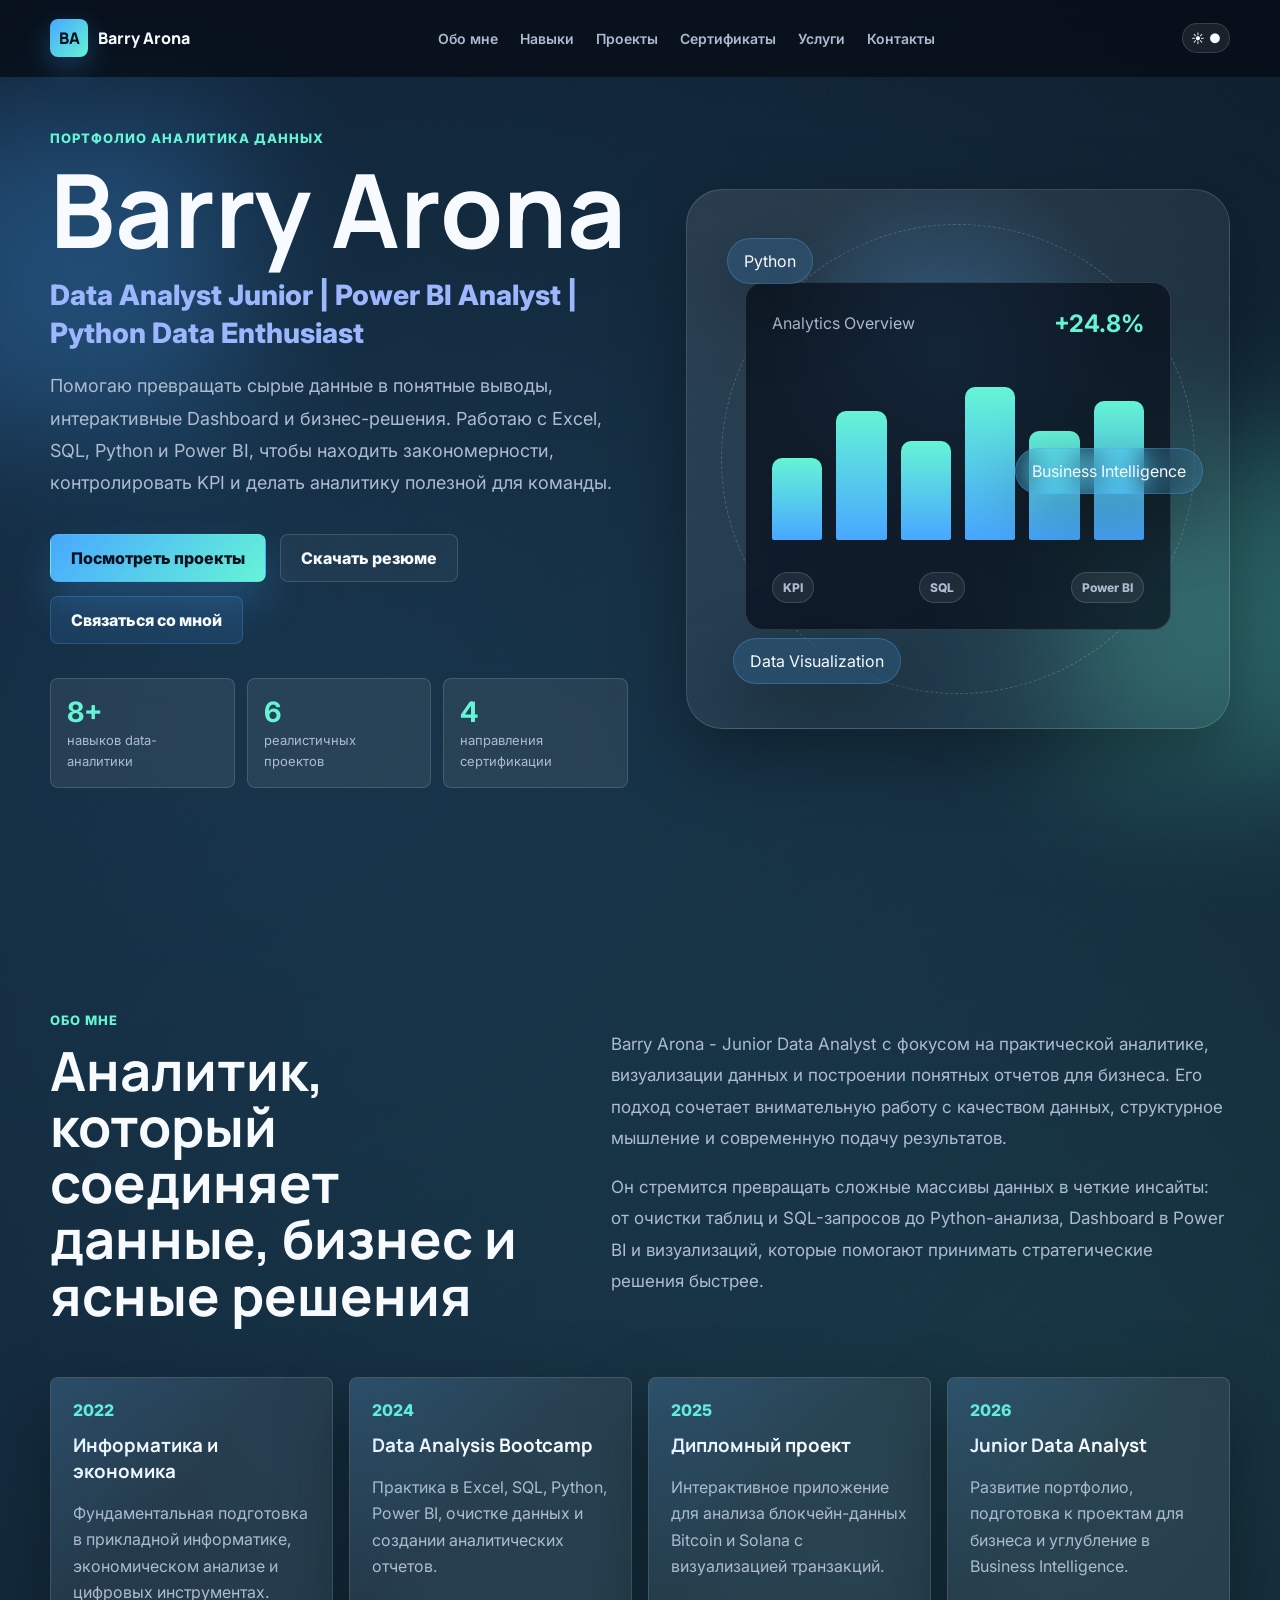
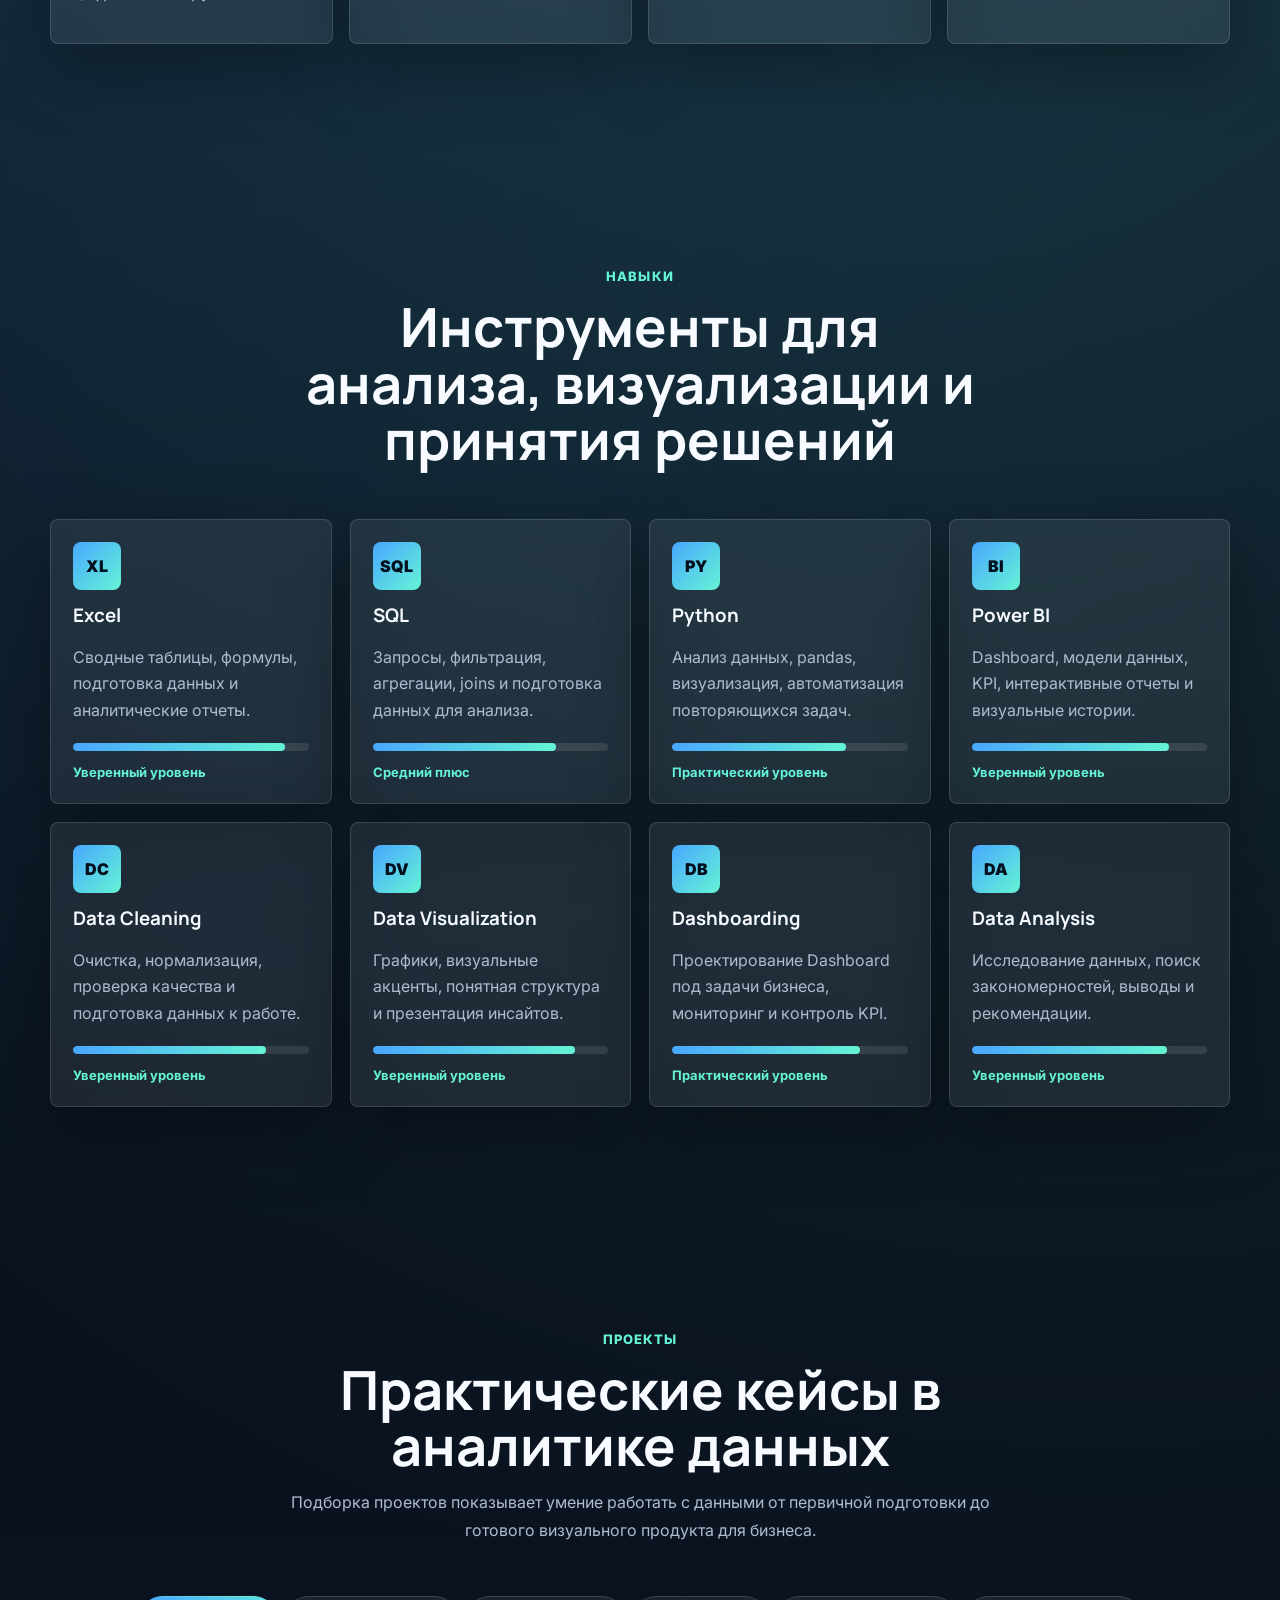
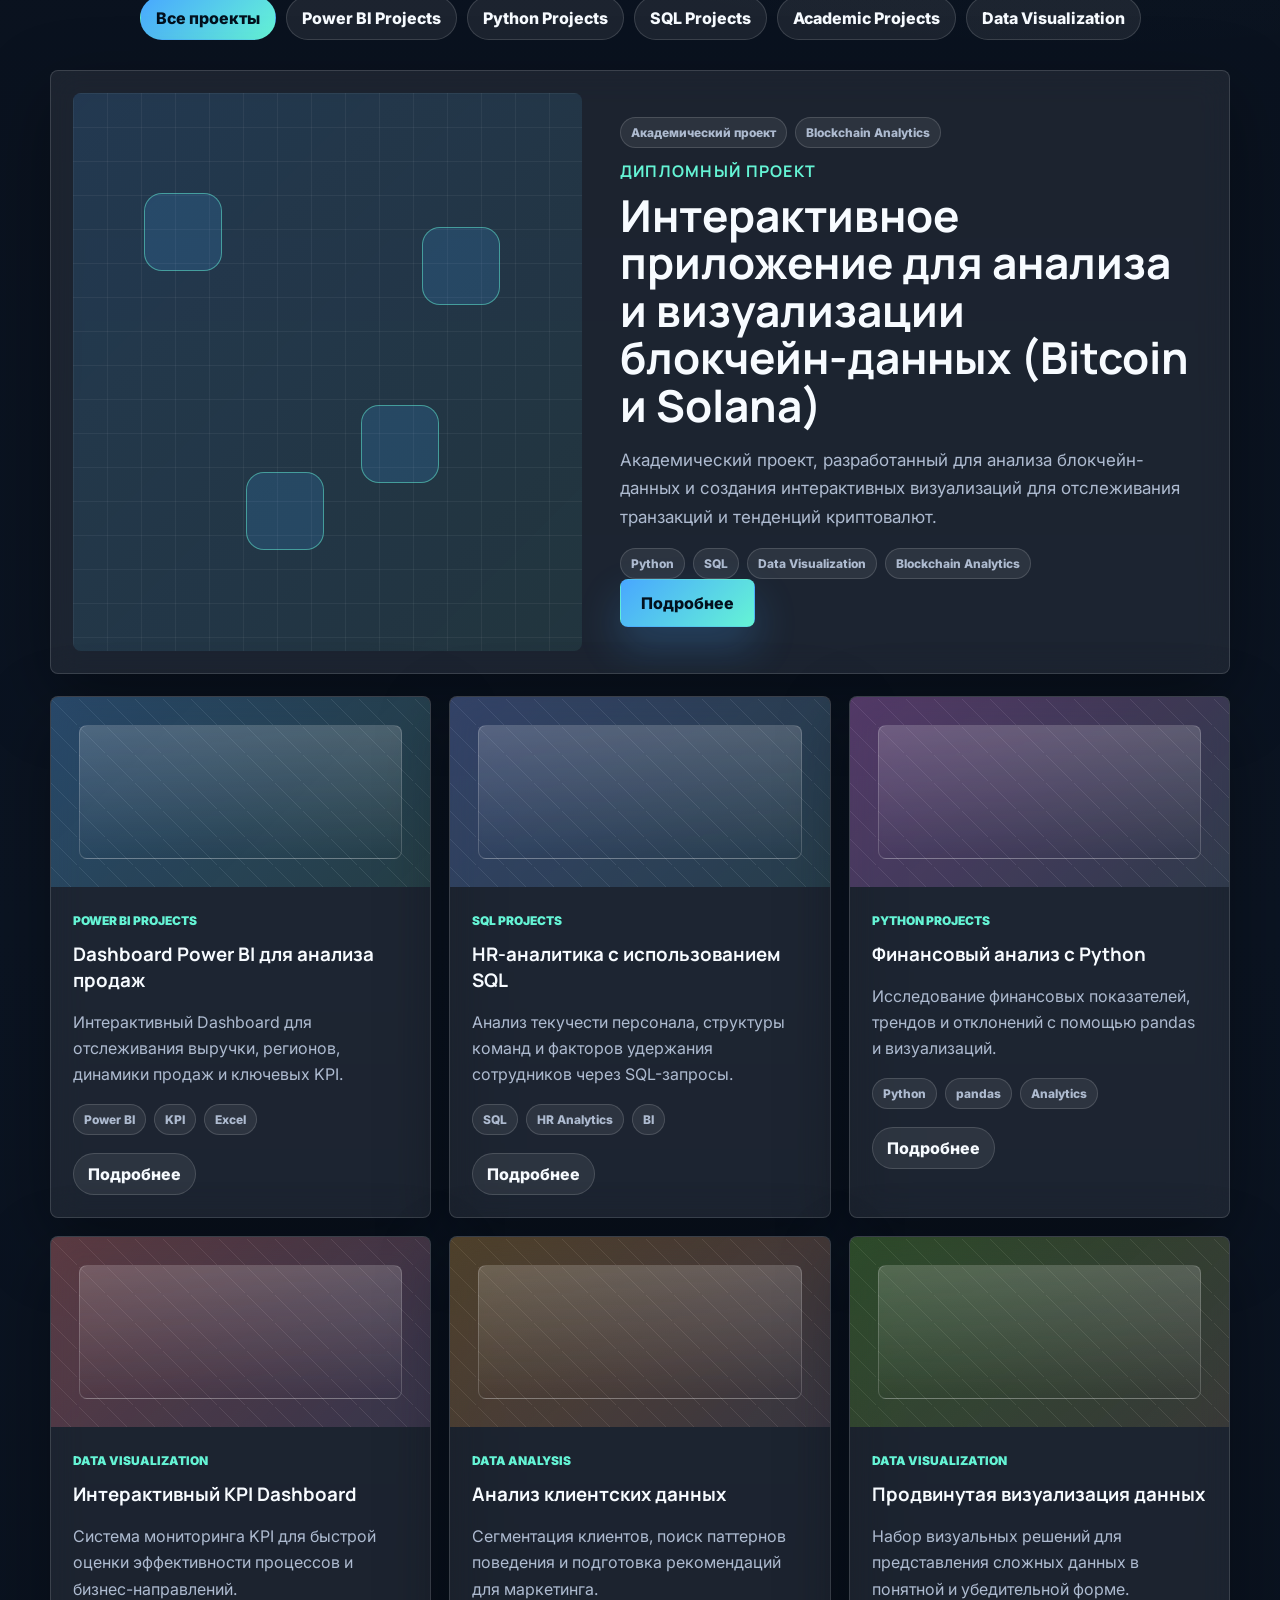
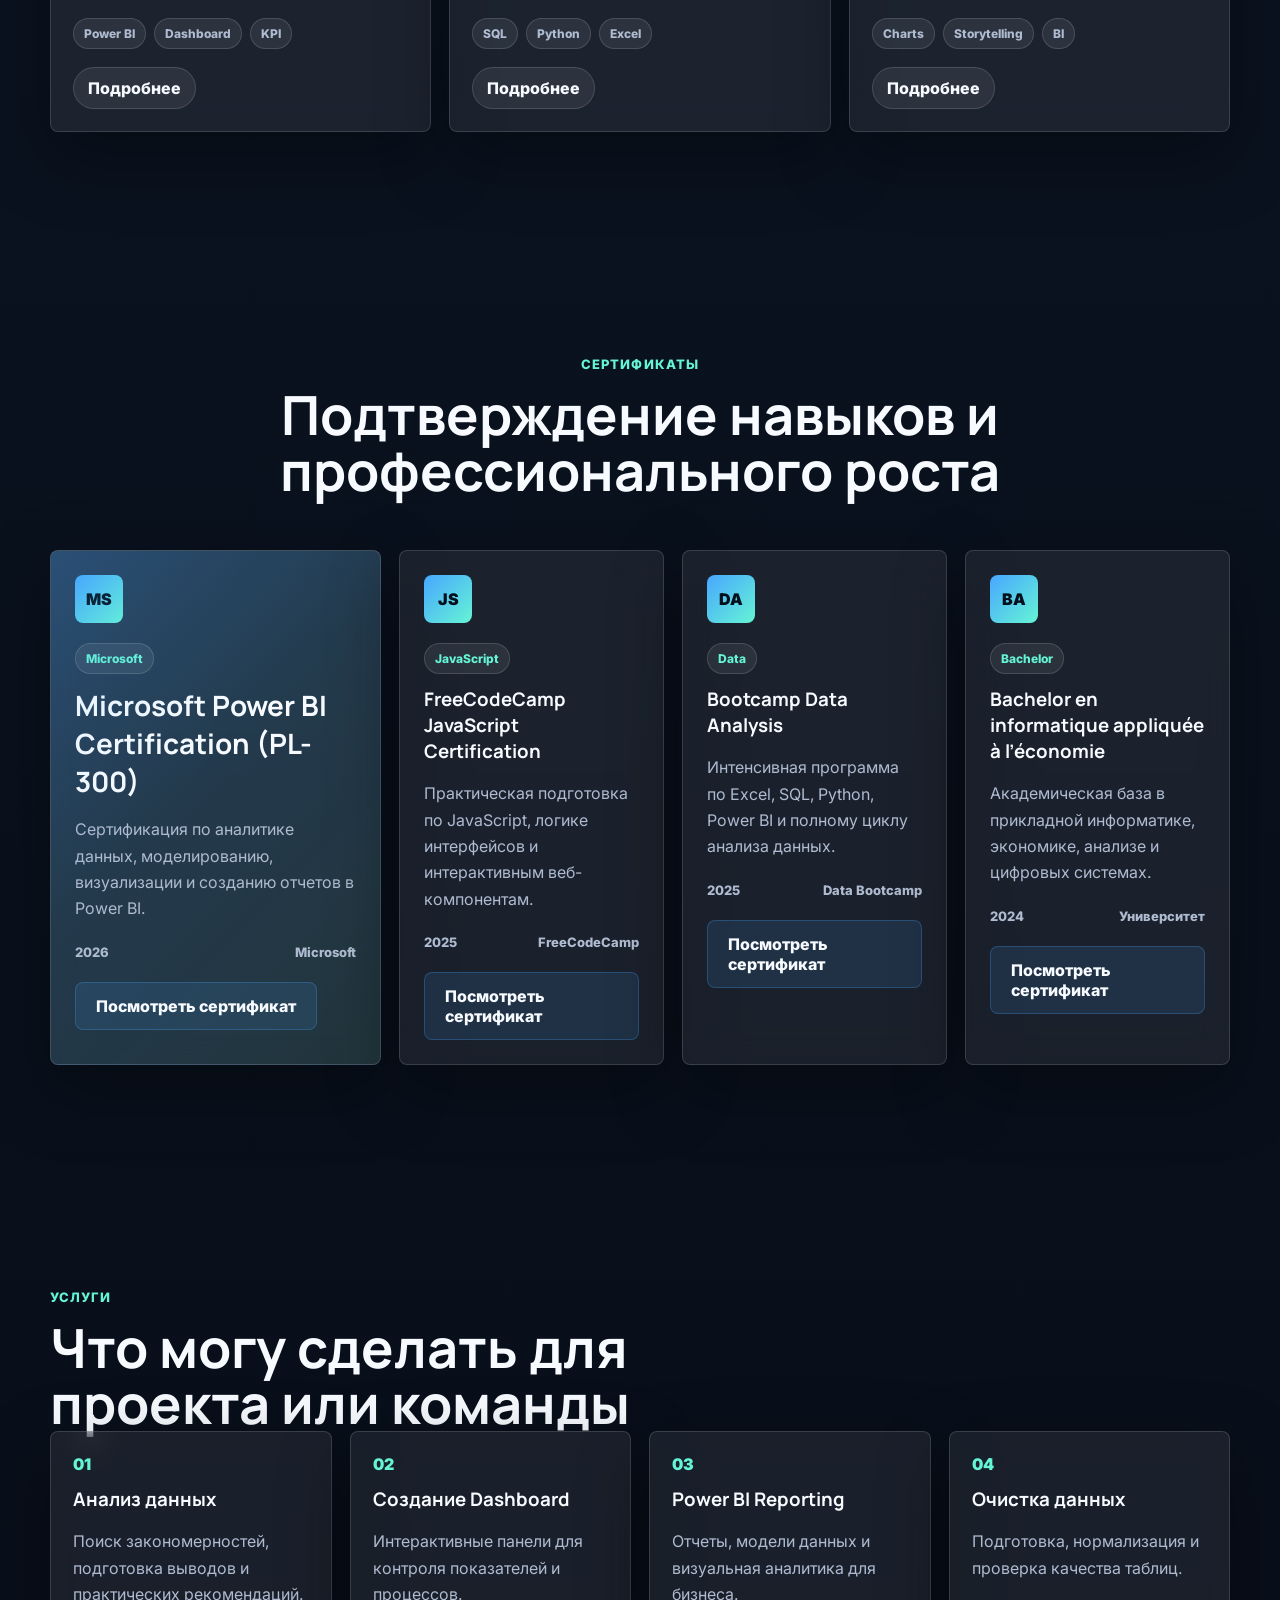
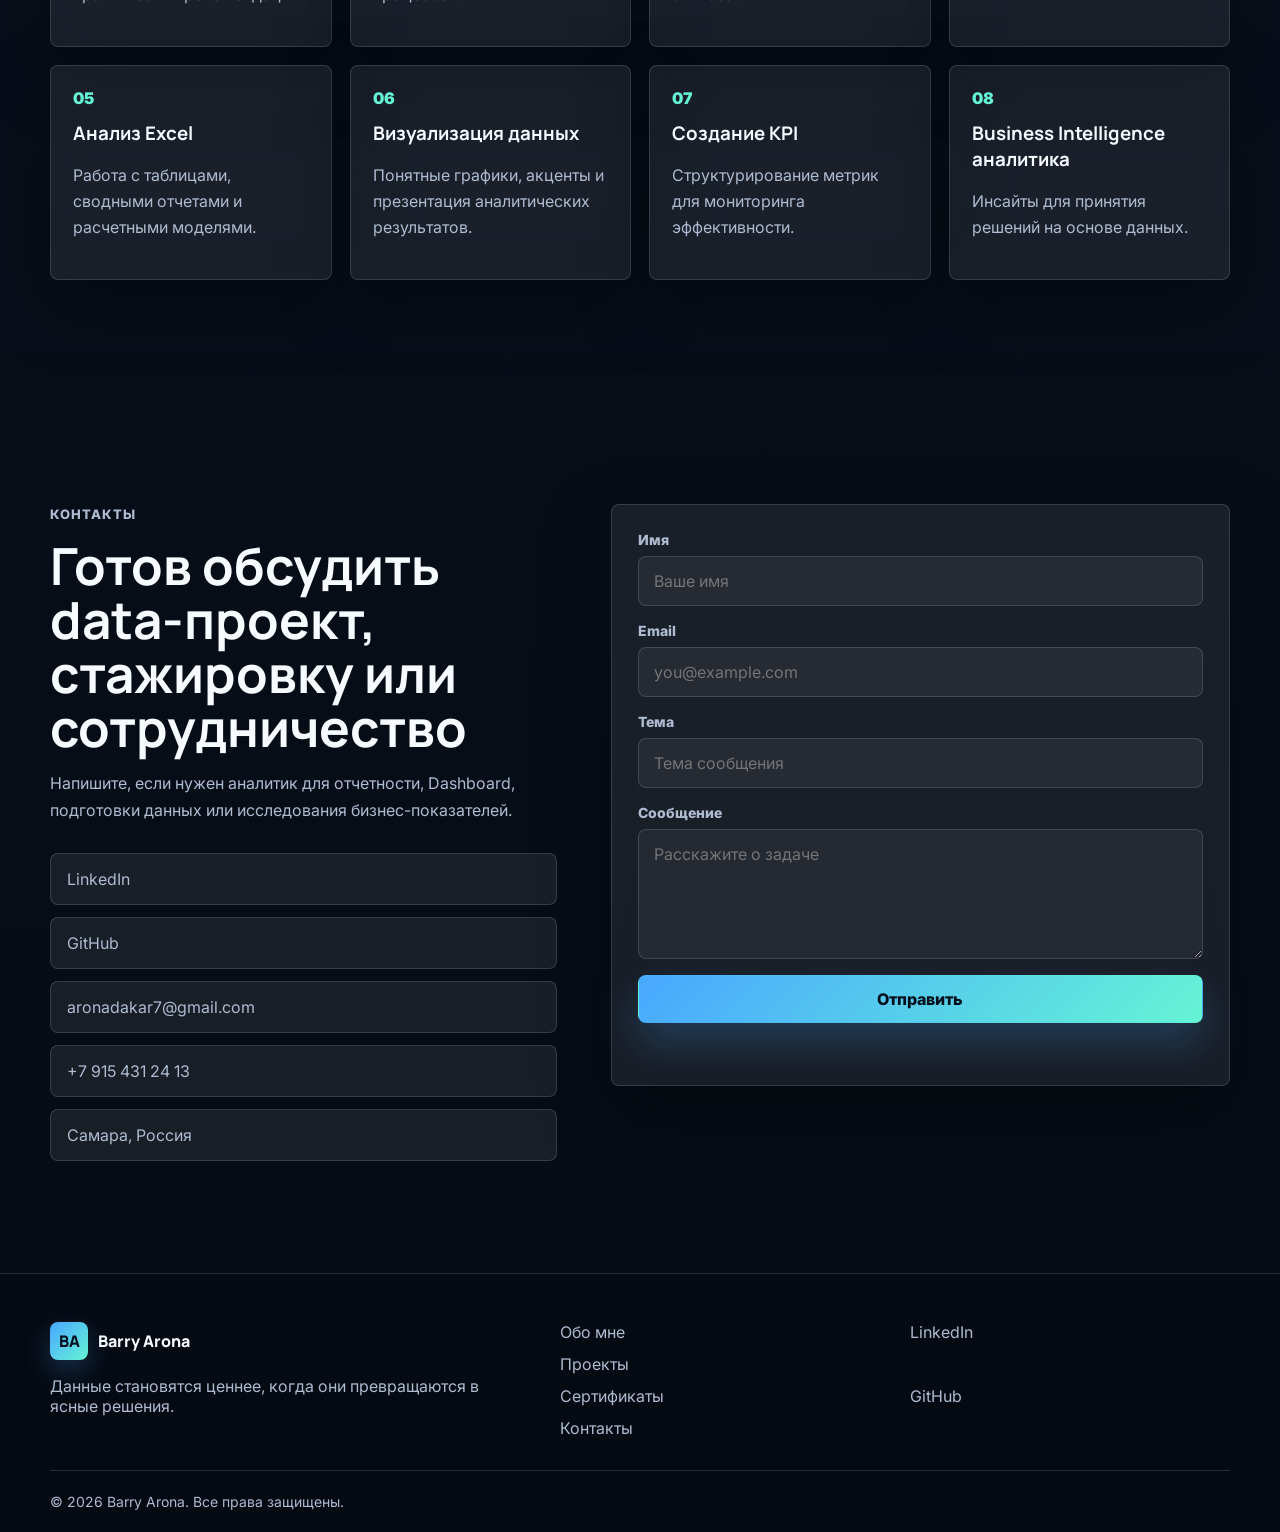
==== commit 19fb497f: "Update index.html" ====
--- a/index.html
+++ b/index.html
@@ -363,10 +363,10 @@
           <h2>Готов обсудить data-проект, стажировку или сотрудничество</h2>
           <p>Напишите, если нужен аналитик для отчетности, Dashboard, подготовки данных или исследования бизнес-показателей.</p>
           <div class="contact-list">
-            <a href="https://www.linkedin.com/" target="_blank" rel="noreferrer">LinkedIn</a>
-            <a href="https://github.com/" target="_blank" rel="noreferrer">GitHub</a>
-            <a href="mailto:barry.arona@email.com">barry.arona@email.com</a>
-            <a href="tel:+79990000000">+7 999 000 00 00</a>
+            <a href="https://www.linkedin.com/in/arona-barry-11071a201/" target="_blank" rel="noreferrer">LinkedIn</a>
+            <a href="https://github.com/Arona416" target="_blank" rel="noreferrer">GitHub</a>
+            <a href="mailto:barry.arona@email.com">aronadakar7@gmail.com</a>
+            <a href="tel:+79990000000">+7 915 431 24 13</a>
             <span>Самара, Россия</span>
           </div>
         </div>
@@ -408,8 +408,8 @@
         <a href="#contact">Контакты</a>
       </div>
       <div class="footer__socials">
-        <a href="https://www.linkedin.com/" target="_blank" rel="noreferrer">LinkedIn</a>
-        <a href="https://github.com/" target="_blank" rel="noreferrer">GitHub</a>
+        <a href="https://www.linkedin.com/in/arona-barry-11071a201/ target="_blank" rel="noreferrer">LinkedIn</a>
+        <a href="https://github.com/Arona416" target="_blank" rel="noreferrer">GitHub</a>
       </div>
     </div>
     <div class="footer__bottom">© 2026 Barry Arona. Все права защищены.</div>
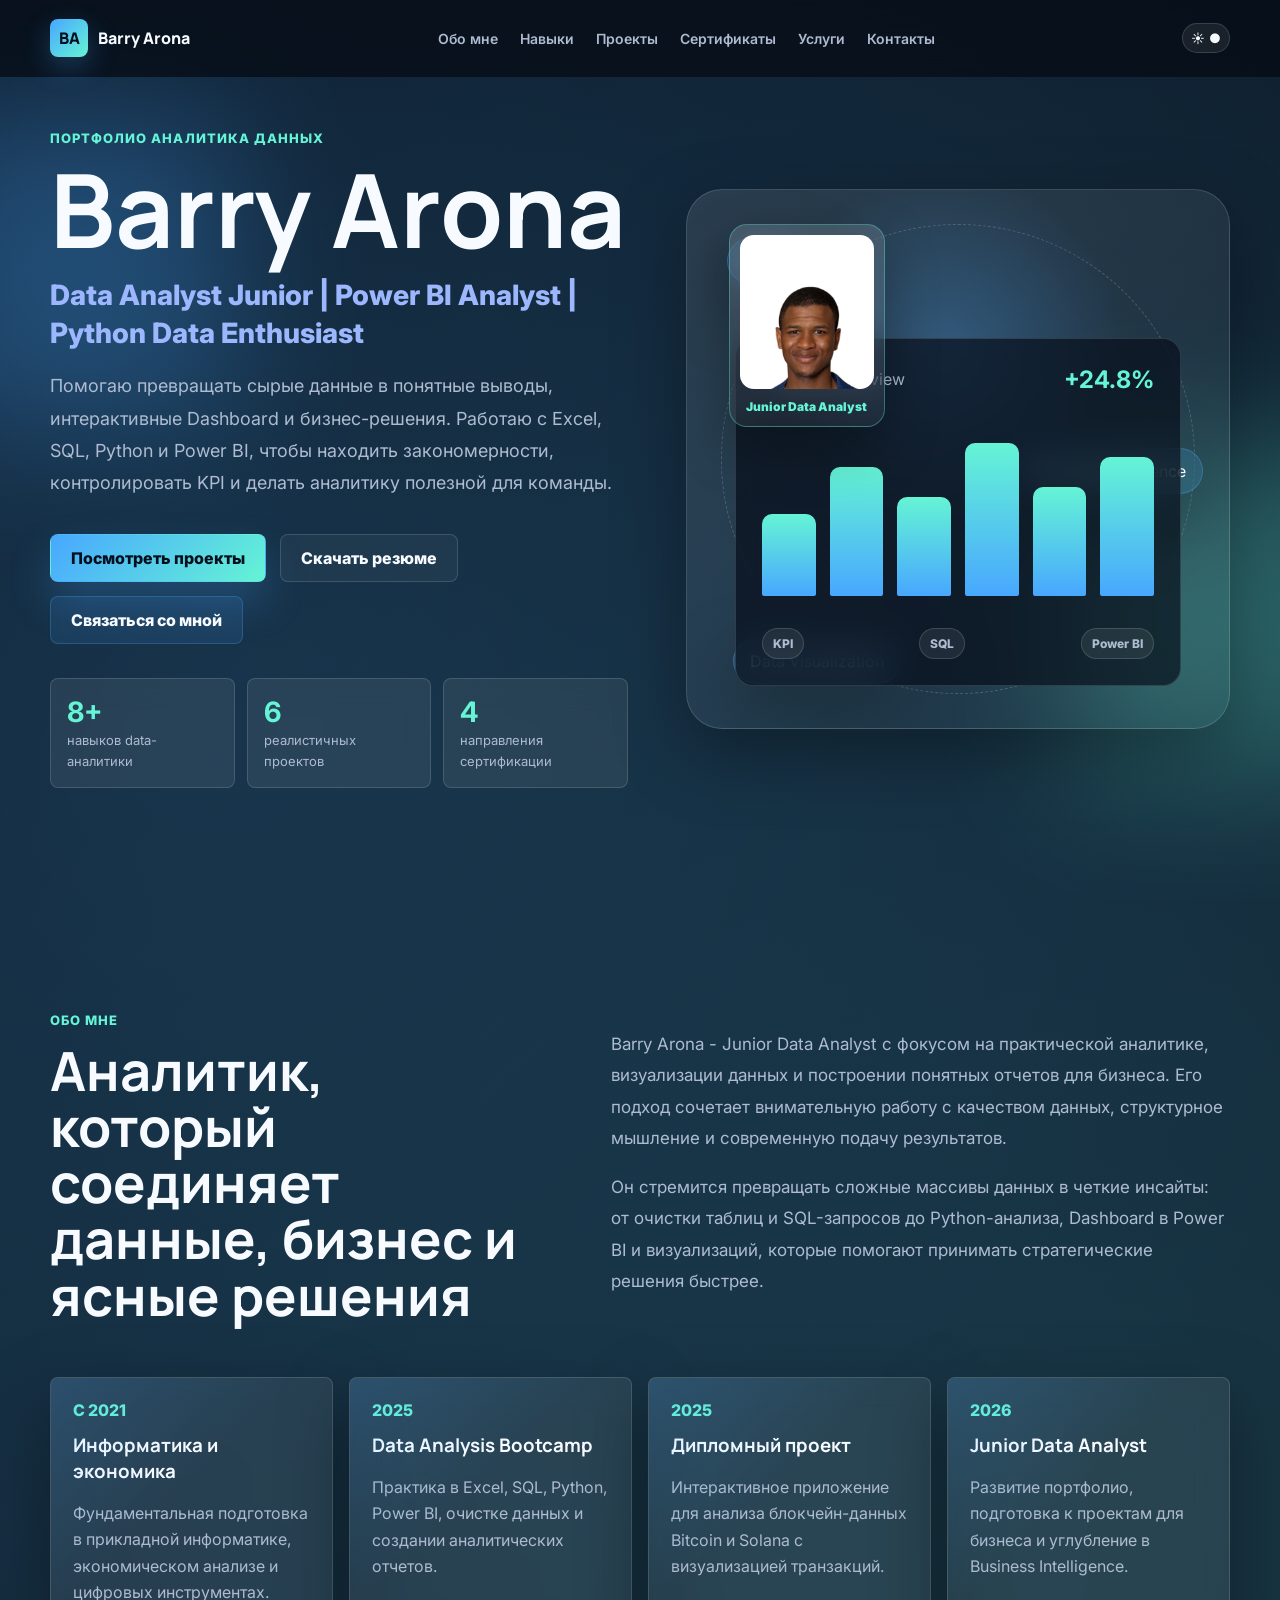
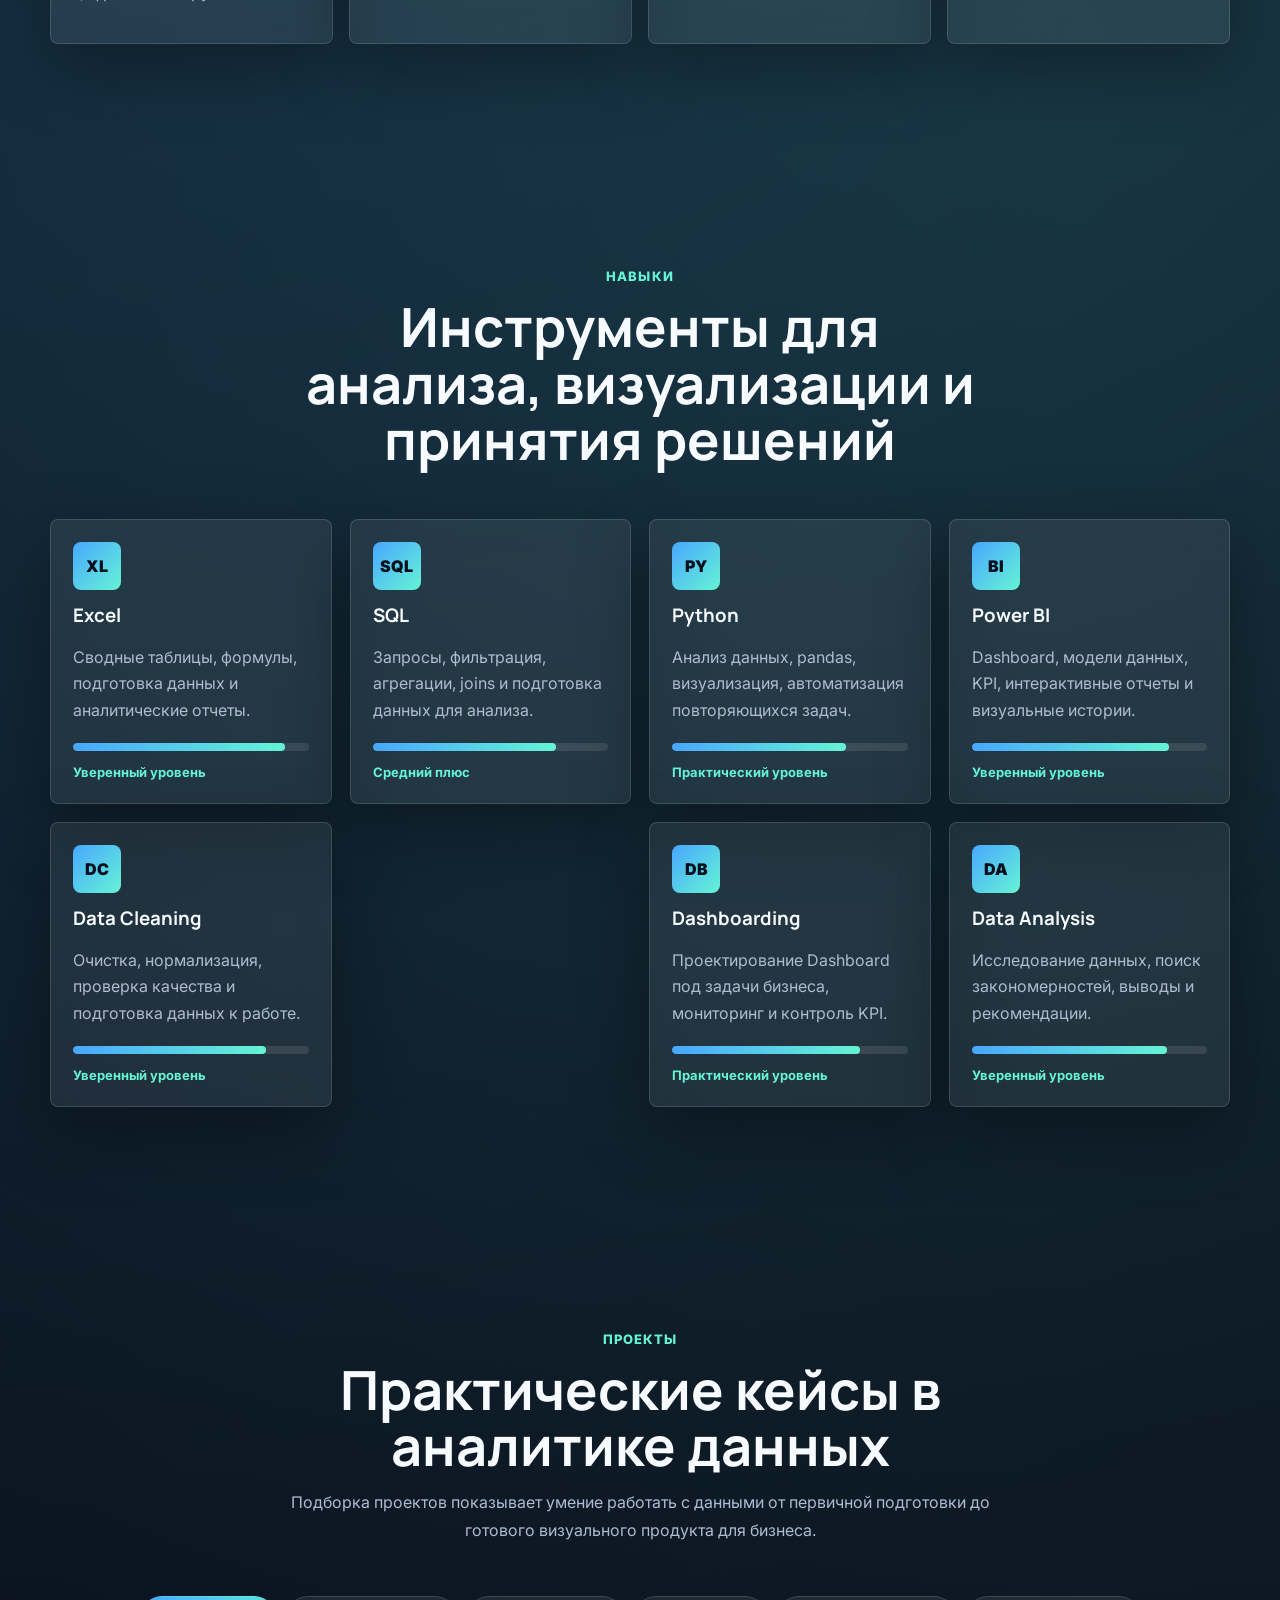
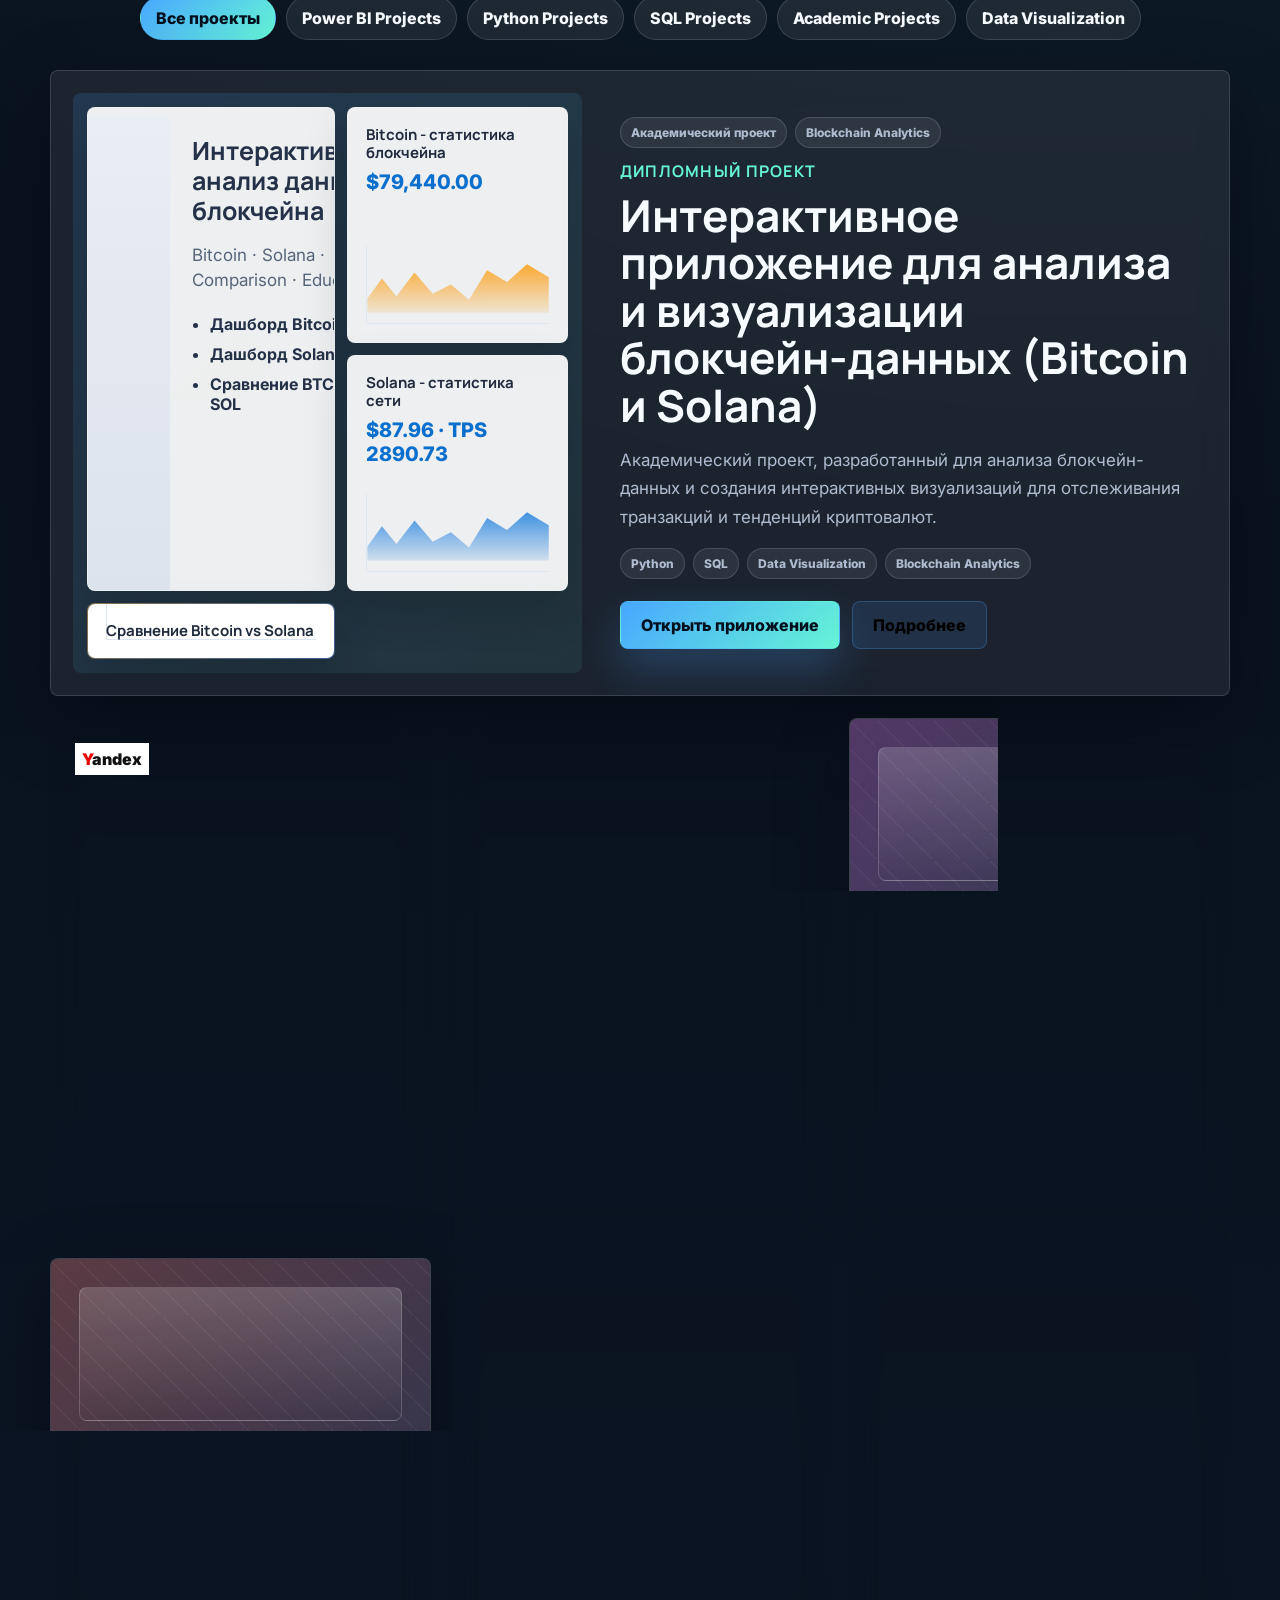
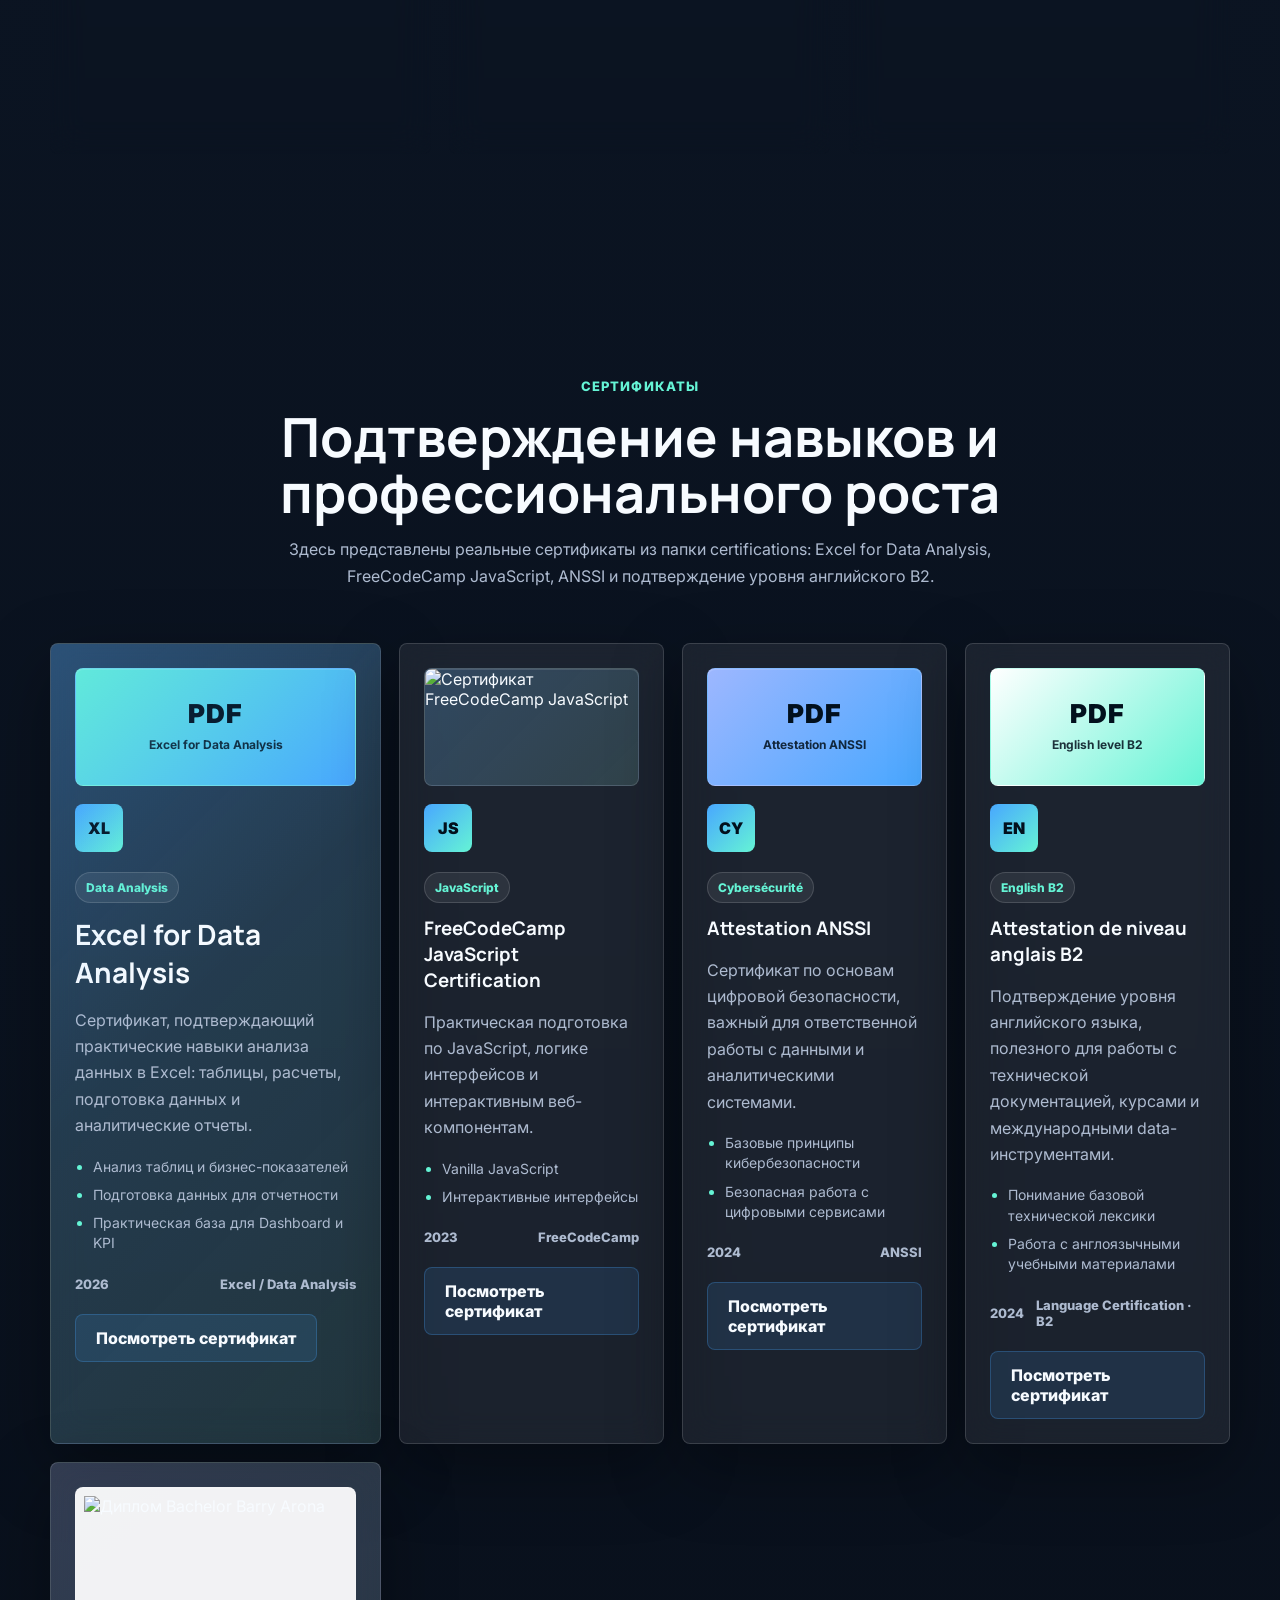
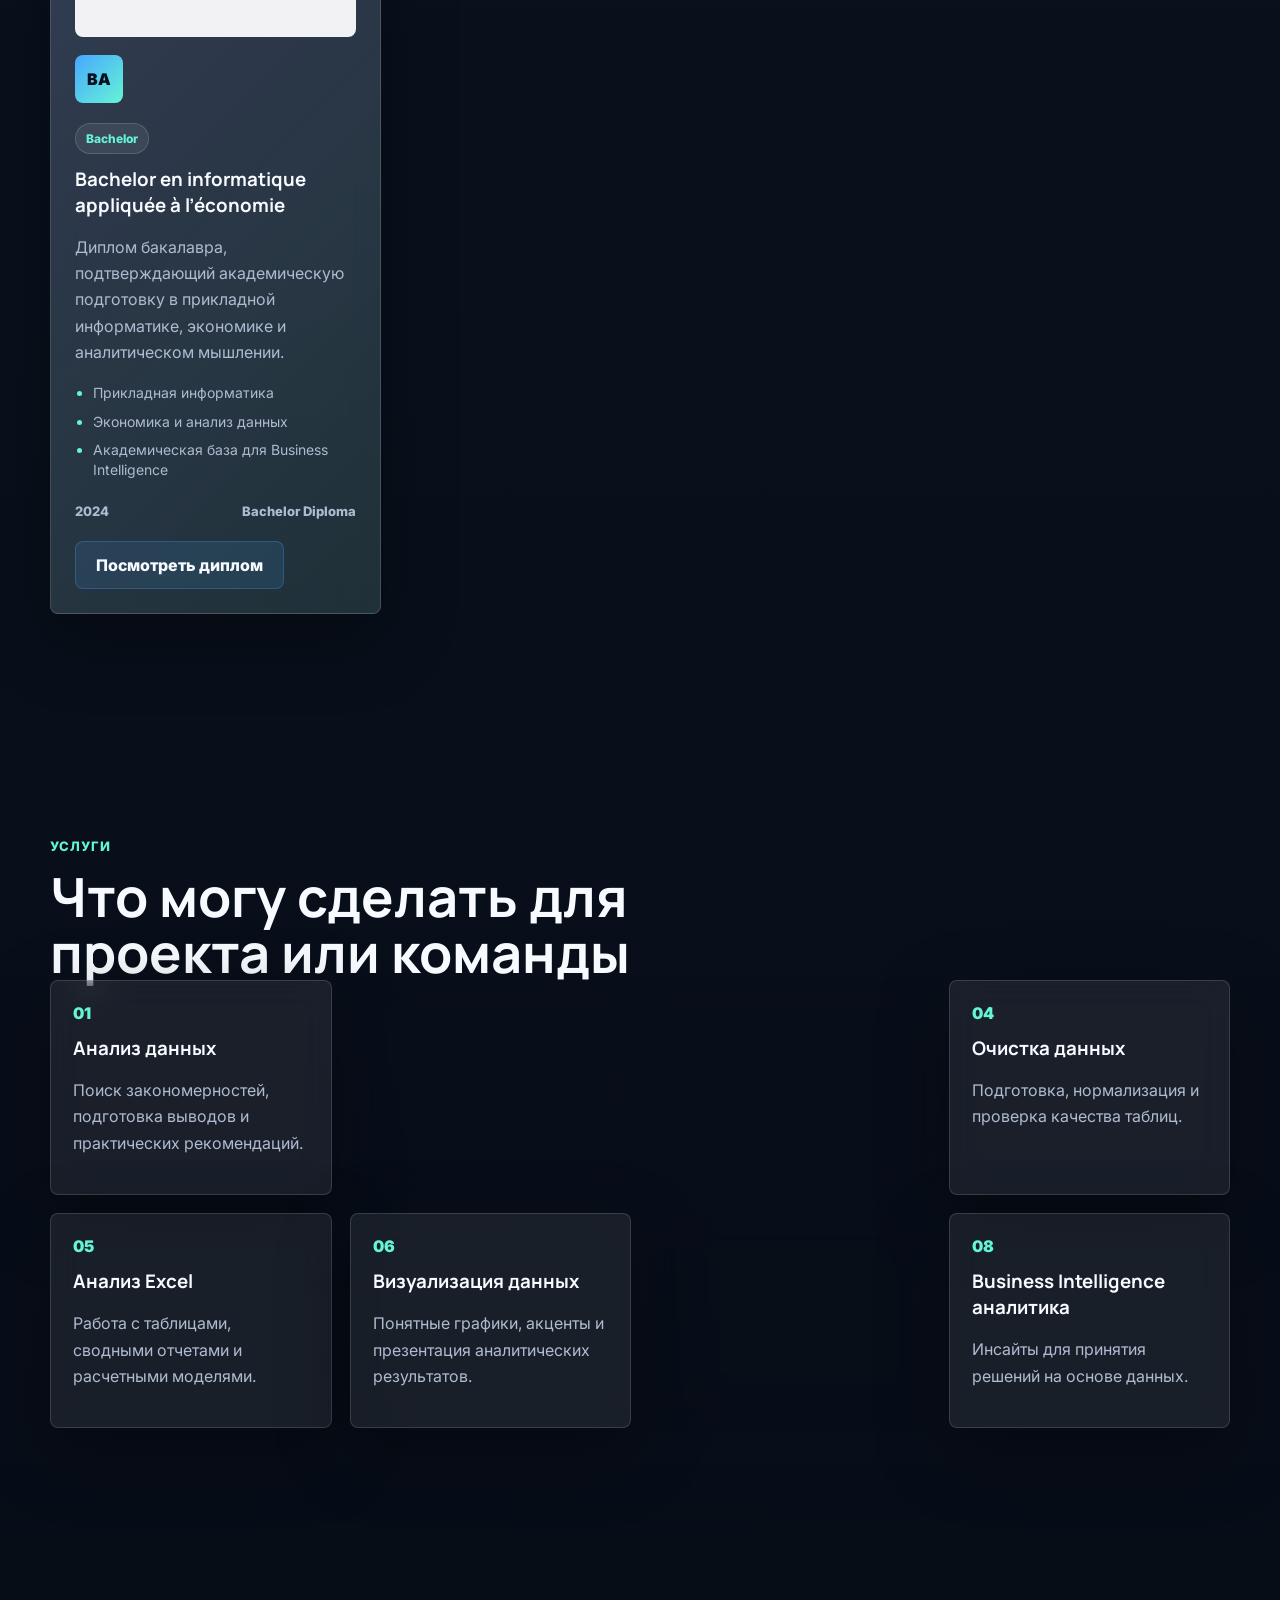
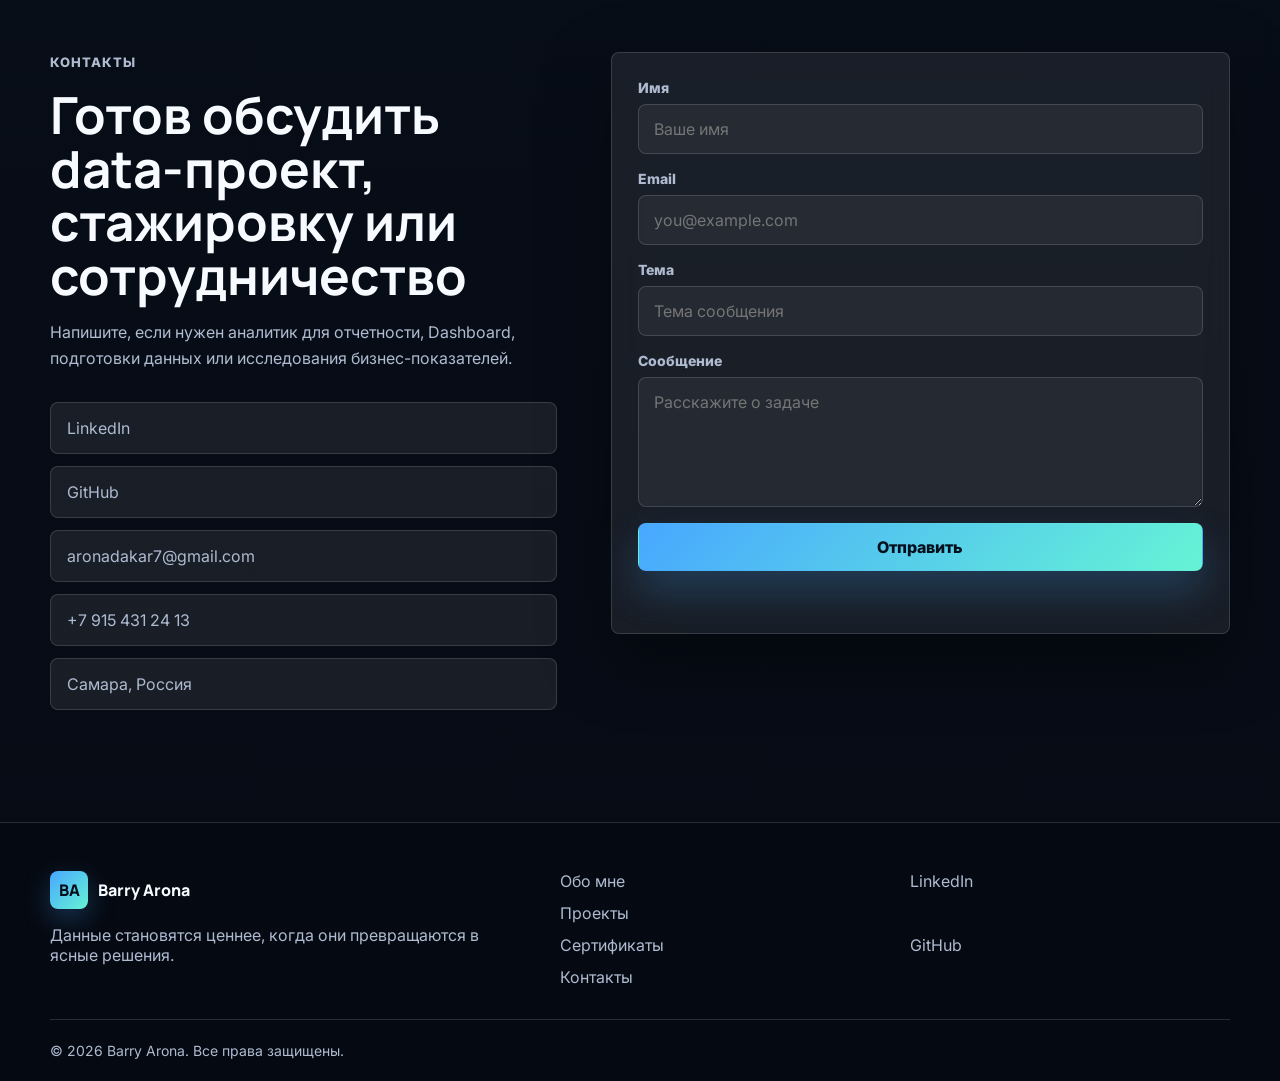
==== commit 7553f362: "Add files via upload" ====
--- a/index.html
+++ b/index.html
@@ -71,6 +71,10 @@
 
         <div class="hero__visual reveal" data-delay="150">
           <div class="data-orbit" aria-hidden="true">
+            <div class="profile-photo-card">
+              <img src="linkdinphoto-removebg-preview%20%281%29.png" alt="Портрет Barry Arona">
+              <span>Junior Data Analyst</span>
+            </div>
             <div class="data-card data-card--main">
               <div class="chart-header">
                 <span>Analytics Overview</span>
@@ -116,12 +120,12 @@
 
       <div class="container timeline reveal">
         <article class="timeline__item">
-          <span>2022</span>
+          <span>C 2021</span>
           <h3>Информатика и экономика</h3>
           <p>Фундаментальная подготовка в прикладной информатике, экономическом анализе и цифровых инструментах.</p>
         </article>
         <article class="timeline__item">
-          <span>2024</span>
+          <span>2025</span>
           <h3>Data Analysis Bootcamp</h3>
           <p>Практика в Excel, SQL, Python, Power BI, очистке данных и создании аналитических отчетов.</p>
         </article>
@@ -208,8 +212,33 @@
 
         <article class="project-featured reveal project-card" data-category="academic python sql visualization">
           <div class="project-featured__media">
-            <div class="project-art project-art--blockchain">
-              <span></span><span></span><span></span><span></span>
+            <div class="screenshot-gallery" aria-label="Скриншоты приложения дипломного проекта">
+              <div class="app-shot app-shot--intro">
+                <span class="shot-sidebar"></span>
+                <div class="shot-content">
+                  <strong>Интерактивный анализ данных блокчейна</strong>
+                  <p>Bitcoin · Solana · Comparison · Education</p>
+                  <ul>
+                    <li>Дашборд Bitcoin</li>
+                    <li>Дашборд Solana</li>
+                    <li>Сравнение BTC vs SOL</li>
+                  </ul>
+                </div>
+              </div>
+              <div class="app-shot app-shot--chart">
+                <strong>Bitcoin - статистика блокчейна</strong>
+                <span>$79,440.00</span>
+                <div class="mini-chart mini-chart--orange"></div>
+              </div>
+              <div class="app-shot app-shot--chart">
+                <strong>Solana - статистика сети</strong>
+                <span>$87.96 · TPS 2890.73</span>
+                <div class="mini-chart mini-chart--blue"></div>
+              </div>
+              <div class="app-shot app-shot--wide">
+                <strong>Сравнение Bitcoin vs Solana</strong>
+                <div class="dual-lines"></div>
+              </div>
             </div>
           </div>
           <div class="project-featured__content">
@@ -225,19 +254,28 @@
             <div class="tech-list">
               <span>Python</span><span>SQL</span><span>Data Visualization</span><span>Blockchain Analytics</span>
             </div>
-            <button class="btn btn--primary project-more" type="button">Подробнее</button>
+            <div class="project-actions">
+              <a class="btn btn--primary" href="https://app-application-for-bitcoin-solana-blockchain-analysis-gsatcsb.streamlit.app/" target="_blank" rel="noreferrer">Открыть приложение</a>
+              <button class="btn btn--soft project-more" type="button">Подробнее</button>
+            </div>
           </div>
         </article>
 
         <div class="projects__grid">
           <article class="project-card reveal" data-category="powerbi visualization">
-            <div class="project-thumb thumb-sales"></div>
+            <div class="project-thumb thumb-yandex">
+              <div class="yandex-mock">
+                <span class="yandex-logo">Yandex</span>
+                <div class="yandex-bars"><i></i><i></i><i></i><i></i><i></i></div>
+                <div class="yandex-line"></div>
+              </div>
+            </div>
             <div class="project-card__body">
               <span class="project-tag">Power BI Projects</span>
-              <h3>Dashboard Power BI для анализа продаж</h3>
-              <p>Интерактивный Dashboard для отслеживания выручки, регионов, динамики продаж и ключевых KPI.</p>
-              <div class="tech-list"><span>Power BI</span><span>KPI</span><span>Excel</span></div>
-              <button class="text-btn project-more" type="button">Подробнее</button>
+              <h3>Power BI Dashboard для анализа данных Yandex</h3>
+              <p>Интерактивный отчет Power BI для анализа сумм, количества заказов, категорий и динамики показателей по данным Yandex.</p>
+              <div class="tech-list"><span>Power BI</span><span>Dashboard</span><span>KPI</span><span>Data Visualization</span></div>
+              <a class="text-btn" href="https://app.powerbi.com/groups/me/reports/bb21016b-04f7-45c5-bf20-6776f9d718f4/cae7fd369639d5008d40?experience=power-bi" target="_blank" rel="noreferrer">Открыть Dashboard</a>
             </div>
           </article>
           <article class="project-card reveal" data-category="sql">
@@ -299,39 +337,84 @@
         <div class="section-heading section-heading--center reveal">
           <p class="eyebrow">Сертификаты</p>
           <h2>Подтверждение навыков и профессионального роста</h2>
+          <p>Здесь представлены реальные сертификаты из папки certifications: Excel for Data Analysis, FreeCodeCamp JavaScript, ANSSI и подтверждение уровня английского B2.</p>
         </div>
         <div class="cert-grid">
           <article class="cert-card cert-card--featured reveal">
-            <div class="cert-card__icon">MS</div>
-            <span class="cert-badge">Microsoft</span>
-            <h3>Microsoft Power BI Certification (PL-300)</h3>
-            <p>Сертификация по аналитике данных, моделированию, визуализации и созданию отчетов в Power BI.</p>
-            <div class="cert-meta"><span>2026</span><span>Microsoft</span></div>
-            <a href="#" class="btn btn--soft">Посмотреть сертификат</a>
+            <a class="cert-file cert-file--excel" href="certifications/Certicat_excel_for_Data_Analysis.pdf" target="_blank" rel="noreferrer" aria-label="Открыть сертификат Excel for Data Analysis">
+              <span>PDF</span>
+              <strong>Excel for Data Analysis</strong>
+            </a>
+            <div class="cert-card__icon">XL</div>
+            <span class="cert-badge">Data Analysis</span>
+            <h3>Excel for Data Analysis</h3>
+            <p>Сертификат, подтверждающий практические навыки анализа данных в Excel: таблицы, расчеты, подготовка данных и аналитические отчеты.</p>
+            <ul class="cert-points">
+              <li>Анализ таблиц и бизнес-показателей</li>
+              <li>Подготовка данных для отчетности</li>
+              <li>Практическая база для Dashboard и KPI</li>
+            </ul>
+            <div class="cert-meta"><span>2026</span><span>Excel / Data Analysis</span></div>
+            <a href="certifications/Certicat_excel_for_Data_Analysis.pdf" class="btn btn--soft" target="_blank" rel="noreferrer">Посмотреть сертификат</a>
           </article>
           <article class="cert-card reveal">
+            <img class="cert-preview" src="certifications/CertificationFreeCode%20Camp%20en%20anglais%20.jpg" alt="Сертификат FreeCodeCamp JavaScript">
             <div class="cert-card__icon">JS</div>
             <span class="cert-badge">JavaScript</span>
             <h3>FreeCodeCamp JavaScript Certification</h3>
             <p>Практическая подготовка по JavaScript, логике интерфейсов и интерактивным веб-компонентам.</p>
-            <div class="cert-meta"><span>2025</span><span>FreeCodeCamp</span></div>
-            <a href="#" class="btn btn--soft">Посмотреть сертификат</a>
+            <ul class="cert-points">
+              <li>Vanilla JavaScript</li>
+              <li>Интерактивные интерфейсы</li>
+            </ul>
+            <div class="cert-meta"><span>2023</span><span>FreeCodeCamp</span></div>
+            <a href="certifications/CertificationFreeCode%20Camp%20en%20anglais%20.jpg" class="btn btn--soft" target="_blank" rel="noreferrer">Посмотреть сертификат</a>
           </article>
           <article class="cert-card reveal">
-            <div class="cert-card__icon">DA</div>
-            <span class="cert-badge">Data</span>
-            <h3>Bootcamp Data Analysis</h3>
-            <p>Интенсивная программа по Excel, SQL, Python, Power BI и полному циклу анализа данных.</p>
-            <div class="cert-meta"><span>2025</span><span>Data Bootcamp</span></div>
-            <a href="#" class="btn btn--soft">Посмотреть сертификат</a>
+            <a class="cert-file cert-file--security" href="certifications/Attestion%20ANSSI.pdf" target="_blank" rel="noreferrer" aria-label="Открыть аттестацию ANSSI">
+              <span>PDF</span>
+              <strong>Attestation ANSSI</strong>
+            </a>
+            <div class="cert-card__icon">CY</div>
+            <span class="cert-badge">Cybersécurité</span>
+            <h3>Attestation ANSSI</h3>
+            <p>Сертификат по основам цифровой безопасности, важный для ответственной работы с данными и аналитическими системами.</p>
+            <ul class="cert-points">
+              <li>Базовые принципы кибербезопасности</li>
+              <li>Безопасная работа с цифровыми сервисами</li>
+            </ul>
+            <div class="cert-meta"><span>2024</span><span>ANSSI</span></div>
+            <a href="certifications/Attestion%20ANSSI.pdf" class="btn btn--soft" target="_blank" rel="noreferrer">Посмотреть сертификат</a>
           </article>
           <article class="cert-card reveal">
+            <a class="cert-file cert-file--language" href="certifications/Attestation%20de%20Arouna%20english__A2.pdf" target="_blank" rel="noreferrer" aria-label="Открыть аттестацию английского B2">
+              <span>PDF</span>
+              <strong>English level B2</strong>
+            </a>
+            <div class="cert-card__icon">EN</div>
+            <span class="cert-badge">English B2</span>
+            <h3>Attestation de niveau anglais B2</h3>
+            <p>Подтверждение уровня английского языка, полезного для работы с технической документацией, курсами и международными data-инструментами.</p>
+            <ul class="cert-points">
+              <li>Понимание базовой технической лексики</li>
+              <li>Работа с англоязычными учебными материалами</li>
+            </ul>
+            <div class="cert-meta"><span>2024</span><span>Language Certification · B2</span></div>
+            <a href="certifications/Attestation%20de%20Arouna%20english__A2.pdf" class="btn btn--soft" target="_blank" rel="noreferrer">Посмотреть сертификат</a>
+          </article>
+          <article class="cert-card cert-card--diploma reveal">
+            <img class="cert-preview cert-preview--diploma" src="DIPLOME%20BACHLOR/BACHLOR%20DIPLOMA.jfif" alt="Диплом Bachelor Barry Arona">
             <div class="cert-card__icon">BA</div>
             <span class="cert-badge">Bachelor</span>
             <h3>Bachelor en informatique appliquée à l’économie</h3>
-            <p>Академическая база в прикладной информатике, экономике, анализе и цифровых системах.</p>
-            <div class="cert-meta"><span>2024</span><span>Университет</span></div>
-            <a href="#" class="btn btn--soft">Посмотреть сертификат</a>
+            <p>Диплом бакалавра, подтверждающий академическую подготовку в прикладной информатике, экономике и аналитическом мышлении.</p>
+            <ul class="cert-points">
+              <li>Прикладная информатика</li>
+              <li>Экономика и анализ данных</li>
+              <li>Академическая база для Business Intelligence</li>
+            </ul>
+            <div class="cert-meta"><span>2024</span><span>Bachelor Diploma</span></div>
+            <a href="DIPLOME%20BACHLOR/BACHLOR%20DIPLOMA.jfif" class="btn btn--soft" target="_blank" rel="noreferrer">Посмотреть диплом</a>
           </article>
         </div>
       </div>
@@ -365,13 +448,17 @@
           <div class="contact-list">
             <a href="https://www.linkedin.com/in/arona-barry-11071a201/" target="_blank" rel="noreferrer">LinkedIn</a>
             <a href="https://github.com/Arona416" target="_blank" rel="noreferrer">GitHub</a>
-            <a href="mailto:barry.arona@email.com">aronadakar7@gmail.com</a>
-            <a href="tel:+79990000000">+7 915 431 24 13</a>
+            <a href="mailto:aronadakar7@gmail.com">aronadakar7@gmail.com</a>
+            <a href="tel:+79154312413">+7 915 431 24 13</a>
             <span>Самара, Россия</span>
           </div>
         </div>
 
-        <form class="contact-form reveal" data-delay="120">
+        <form class="contact-form reveal" action="https://formsubmit.co/aronadakar7@gmail.com" method="POST" target="_blank" data-delay="120">
+          <input type="hidden" name="_subject" value="Новое сообщение с портфолио Barry Arona">
+          <input type="hidden" name="_template" value="table">
+          <input type="hidden" name="_captcha" value="false">
+          <input type="text" name="_honey" class="form-honeypot" tabindex="-1" autocomplete="off">
           <label>
             <span>Имя</span>
             <input type="text" name="name" placeholder="Ваше имя" required>
@@ -408,7 +495,7 @@
         <a href="#contact">Контакты</a>
       </div>
       <div class="footer__socials">
-        <a href="https://www.linkedin.com/in/arona-barry-11071a201/ target="_blank" rel="noreferrer">LinkedIn</a>
+        <a href="https://www.linkedin.com/in/arona-barry-11071a201/" target="_blank" rel="noreferrer">LinkedIn</a>
         <a href="https://github.com/Arona416" target="_blank" rel="noreferrer">GitHub</a>
       </div>
     </div>
--- a/style.css
+++ b/style.css
@@ -386,6 +386,40 @@
   overflow: hidden;
 }
 
+.profile-photo-card {
+  position: absolute;
+  top: 34px;
+  left: 42px;
+  z-index: 3;
+  width: 156px;
+  padding: 10px 10px 12px;
+  border: 1px solid rgba(101, 244, 213, 0.34);
+  border-radius: 18px;
+  background: linear-gradient(180deg, rgba(255, 255, 255, 0.13), rgba(255, 255, 255, 0.05));
+  box-shadow: 0 22px 54px rgba(0, 0, 0, 0.28);
+  backdrop-filter: blur(18px);
+  animation: float 5.5s ease-in-out infinite;
+}
+
+.profile-photo-card img {
+  display: block;
+  width: 100%;
+  aspect-ratio: 1 / 1.15;
+  object-fit: cover;
+  object-position: center top;
+  border-radius: 14px;
+  background: linear-gradient(135deg, rgba(72, 167, 255, 0.18), rgba(101, 244, 213, 0.12));
+}
+
+.profile-photo-card span {
+  display: block;
+  margin-top: 10px;
+  color: var(--primary-2);
+  font-size: 12px;
+  font-weight: 900;
+  text-align: center;
+}
+
 .data-orbit::before {
   content: "";
   position: absolute;
@@ -397,8 +431,9 @@
 
 .data-card {
   position: absolute;
-  inset: 92px 58px auto;
-  min-height: 300px;
+  inset: auto 48px 42px 48px;
+  z-index: 2;
+  min-height: 285px;
   padding: 26px;
   border: 1px solid var(--line);
   border-radius: 18px;
@@ -669,10 +704,138 @@
 }
 
 .project-featured__media {
-  min-height: 360px;
+  min-height: 420px;
   border-radius: var(--radius);
   background: linear-gradient(135deg, rgba(72, 167, 255, 0.16), rgba(101, 244, 213, 0.08));
   overflow: hidden;
+}
+
+.screenshot-gallery {
+  height: 100%;
+  min-height: 420px;
+  display: grid;
+  grid-template-columns: 1.06fr 0.94fr;
+  grid-template-rows: 1fr 1fr;
+  gap: 12px;
+  padding: 14px;
+}
+
+.app-shot {
+  position: relative;
+  overflow: hidden;
+  border: 1px solid rgba(255, 255, 255, 0.16);
+  border-radius: var(--radius);
+  background: rgba(255, 255, 255, 0.92);
+  color: #1f2a3d;
+  box-shadow: 0 18px 45px rgba(0, 0, 0, 0.16);
+}
+
+.app-shot strong,
+.app-shot span,
+.app-shot p,
+.app-shot li {
+  position: relative;
+  z-index: 2;
+}
+
+.app-shot strong {
+  display: block;
+  font-family: var(--display);
+  font-size: 15px;
+  line-height: 1.2;
+}
+
+.app-shot span {
+  display: block;
+  margin-top: 8px;
+  color: #0b6fce;
+  font-size: 20px;
+  font-weight: 800;
+}
+
+.app-shot--intro {
+  grid-row: span 2;
+  display: grid;
+  grid-template-columns: 82px 1fr;
+}
+
+.shot-sidebar {
+  height: 100%;
+  margin: 0;
+  background: linear-gradient(180deg, #e9edf4, #dce3ec);
+}
+
+.shot-content {
+  padding: 28px 22px;
+}
+
+.shot-content strong {
+  font-size: 25px;
+  color: #243149;
+}
+
+.shot-content p {
+  color: #57657a;
+  line-height: 1.5;
+}
+
+.shot-content ul {
+  display: grid;
+  gap: 10px;
+  margin: 20px 0 0;
+  padding-left: 18px;
+  color: #243149;
+  font-weight: 700;
+}
+
+.app-shot--chart {
+  padding: 18px;
+}
+
+.app-shot--wide {
+  padding: 18px;
+  background:
+    linear-gradient(#ffffff, #ffffff) padding-box,
+    linear-gradient(135deg, rgba(255, 145, 0, 0.38), rgba(0, 86, 255, 0.36)) border-box;
+}
+
+.mini-chart,
+.dual-lines {
+  position: absolute;
+  left: 18px;
+  right: 18px;
+  bottom: 18px;
+  height: 78px;
+  border-bottom: 1px solid #dce5f2;
+  border-left: 1px solid #dce5f2;
+}
+
+.mini-chart::before,
+.dual-lines::before,
+.dual-lines::after {
+  content: "";
+  position: absolute;
+  inset: 8px 0 10px;
+  clip-path: polygon(0 76%, 8% 42%, 16% 72%, 26% 32%, 36% 68%, 46% 52%, 56% 78%, 66% 28%, 77% 48%, 88% 18%, 100% 40%, 100% 100%, 0 100%);
+  background: linear-gradient(180deg, rgba(0, 112, 220, 0.86), rgba(0, 112, 220, 0.12));
+}
+
+.mini-chart--orange::before {
+  background: linear-gradient(180deg, rgba(255, 151, 0, 0.92), rgba(255, 151, 0, 0.12));
+}
+
+.dual-lines::before {
+  inset: 12px 0 12px;
+  background: none;
+  border-top: 3px solid #ff9800;
+  clip-path: polygon(0 66%, 15% 48%, 26% 52%, 42% 22%, 58% 34%, 72% 18%, 100% 30%, 100% 36%, 72% 24%, 58% 40%, 42% 28%, 26% 58%, 15% 54%, 0 72%);
+}
+
+.dual-lines::after {
+  inset: 18px 0 8px;
+  background: none;
+  border-top: 3px solid #1d35ff;
+  clip-path: polygon(0 56%, 16% 24%, 28% 72%, 44% 18%, 58% 62%, 74% 44%, 100% 26%, 100% 32%, 74% 50%, 58% 68%, 44% 24%, 28% 78%, 16% 30%, 0 62%);
 }
 
 .project-art {
@@ -728,6 +891,13 @@
   font-size: 17px;
 }
 
+.project-actions {
+  display: flex;
+  flex-wrap: wrap;
+  gap: 12px;
+  margin-top: 22px;
+}
+
 .projects__grid {
   grid-template-columns: repeat(3, 1fr);
 }
@@ -759,6 +929,81 @@
   background: linear-gradient(180deg, rgba(255, 255, 255, 0.18), transparent);
 }
 
+.thumb-yandex {
+  background:
+    linear-gradient(135deg, rgba(22, 22, 22, 0.82), rgba(122, 122, 122, 0.8)),
+    radial-gradient(circle at 70% 22%, rgba(255, 0, 0, 0.26), transparent 28%);
+}
+
+.thumb-yandex::after {
+  display: none;
+}
+
+.yandex-mock {
+  position: absolute;
+  inset: 14px;
+  border-radius: var(--radius);
+  background: rgba(146, 146, 146, 0.5);
+  overflow: hidden;
+  box-shadow: inset 0 0 0 1px rgba(255, 255, 255, 0.12);
+}
+
+.yandex-logo {
+  position: absolute;
+  top: 10px;
+  left: 10px;
+  padding: 6px 7px;
+  background: #fff;
+  color: #111;
+  font-weight: 900;
+  letter-spacing: 0;
+}
+
+.yandex-logo::first-letter {
+  color: #e60000;
+}
+
+.yandex-bars {
+  position: absolute;
+  left: 30%;
+  right: 12%;
+  top: 44px;
+  height: 68px;
+  display: flex;
+  align-items: end;
+  gap: 8px;
+}
+
+.yandex-bars i {
+  flex: 1;
+  display: block;
+  background: #111;
+  box-shadow: 0 0 0 1px rgba(255, 255, 255, 0.08);
+}
+
+.yandex-bars i:nth-child(1) { height: 70%; }
+.yandex-bars i:nth-child(2) { height: 92%; }
+.yandex-bars i:nth-child(3) { height: 58%; }
+.yandex-bars i:nth-child(4) { height: 82%; }
+.yandex-bars i:nth-child(5) { height: 64%; }
+
+.yandex-line {
+  position: absolute;
+  left: 18%;
+  right: 8%;
+  bottom: 26px;
+  height: 44px;
+  border-bottom: 2px solid rgba(255, 255, 255, 0.55);
+}
+
+.yandex-line::before {
+  content: "";
+  position: absolute;
+  inset: 0;
+  clip-path: polygon(0 72%, 10% 58%, 20% 65%, 31% 46%, 42% 62%, 55% 38%, 68% 54%, 78% 30%, 90% 48%, 100% 22%, 100% 28%, 90% 54%, 78% 36%, 68% 60%, 55% 44%, 42% 68%, 31% 52%, 20% 71%, 10% 64%, 0 78%);
+  background: #fff;
+}
+
 .thumb-hr { filter: hue-rotate(22deg); }
 .thumb-finance { filter: hue-rotate(75deg); }
 .thumb-kpi { filter: hue-rotate(145deg); }
@@ -792,9 +1037,85 @@
   overflow: hidden;
 }
 
+.cert-preview,
+.cert-file {
+  width: 100%;
+  height: 118px;
+  margin-bottom: 18px;
+  border: 1px solid var(--line);
+  border-radius: var(--radius);
+  background:
+    linear-gradient(135deg, rgba(72, 167, 255, 0.18), rgba(101, 244, 213, 0.08)),
+    var(--surface);
+  box-shadow: inset 0 1px 0 rgba(255, 255, 255, 0.12);
+}
+
+.cert-preview {
+  display: block;
+  object-fit: cover;
+  object-position: center;
+}
+
+.cert-preview--diploma {
+  height: 150px;
+  object-fit: contain;
+  padding: 8px;
+  background: rgba(255, 255, 255, 0.94);
+}
+
+.cert-file {
+  display: flex;
+  flex-direction: column;
+  align-items: center;
+  justify-content: center;
+  place-items: center;
+  color: #02101d;
+  font-weight: 900;
+  letter-spacing: 0.08em;
+  text-align: center;
+  transition: transform 0.25s ease, filter 0.25s ease;
+}
+
+.cert-file:hover {
+  transform: translateY(-3px);
+  filter: brightness(1.06);
+}
+
+.cert-file span {
+  font-size: 26px;
+  line-height: 1;
+}
+
+.cert-file strong {
+  max-width: 85%;
+  margin-top: 10px;
+  color: rgba(2, 16, 29, 0.86);
+  font-size: 12px;
+  line-height: 1.3;
+  letter-spacing: 0;
+}
+
+.cert-file--excel {
+  background: linear-gradient(135deg, #65f4d5, #48a7ff);
+}
+
+.cert-file--security {
+  background: linear-gradient(135deg, #9db7ff, #48a7ff);
+}
+
+.cert-file--language {
+  background: linear-gradient(135deg, #ffffff, #65f4d5);
+}
+
 .cert-card--featured {
   background:
     linear-gradient(135deg, rgba(72, 167, 255, 0.22), rgba(101, 244, 213, 0.09)),
+    var(--surface);
+}
+
+.cert-card--diploma {
+  background:
+    linear-gradient(135deg, rgba(157, 183, 255, 0.18), rgba(101, 244, 213, 0.08)),
     var(--surface);
 }
 
@@ -813,6 +1134,20 @@
   color: var(--muted);
   font-size: 13px;
   font-weight: 800;
+}
+
+.cert-points {
+  display: grid;
+  gap: 8px;
+  margin: 18px 0 0;
+  padding-left: 18px;
+  color: var(--muted);
+  line-height: 1.45;
+  font-size: 14px;
+}
+
+.cert-points li::marker {
+  color: var(--primary-2);
 }
 
 .services__grid {
@@ -861,6 +1196,15 @@
   padding: 26px;
   display: grid;
   gap: 16px;
+}
+
+.form-honeypot {
+  position: absolute;
+  left: -9999px;
+  width: 1px;
+  height: 1px;
+  opacity: 0;
+  pointer-events: none;
 }
 
 .contact-form label {
@@ -1110,9 +1454,26 @@
   }
 
   .data-card {
-    inset: 78px 20px auto;
-    min-height: 250px;
+    inset: 130px 20px 18px;
+    min-height: 0;
     padding: 18px;
+  }
+
+  .profile-photo-card {
+    top: 18px;
+    left: 20px;
+    width: 108px;
+    padding: 7px 7px 9px;
+    border-radius: 14px;
+  }
+
+  .profile-photo-card img {
+    border-radius: 10px;
+  }
+
+  .profile-photo-card span {
+    margin-top: 7px;
+    font-size: 10px;
   }
 
   .bar-chart {
@@ -1139,6 +1500,34 @@
 
   .project-featured__media {
     min-height: 260px;
+  }
+
+  .screenshot-gallery {
+    min-height: 620px;
+    grid-template-columns: 1fr;
+    grid-template-rows: 1.4fr 1fr 1fr 1fr;
+    padding: 10px;
+  }
+
+  .app-shot--intro {
+    grid-row: auto;
+    grid-template-columns: 58px 1fr;
+  }
+
+  .shot-content {
+    padding: 18px 15px;
+  }
+
+  .shot-content strong {
+    font-size: 20px;
+  }
+
+  .app-shot strong {
+    font-size: 14px;
+  }
+
+  .app-shot span {
+    font-size: 17px;
   }
 
   .project-featured__content {
